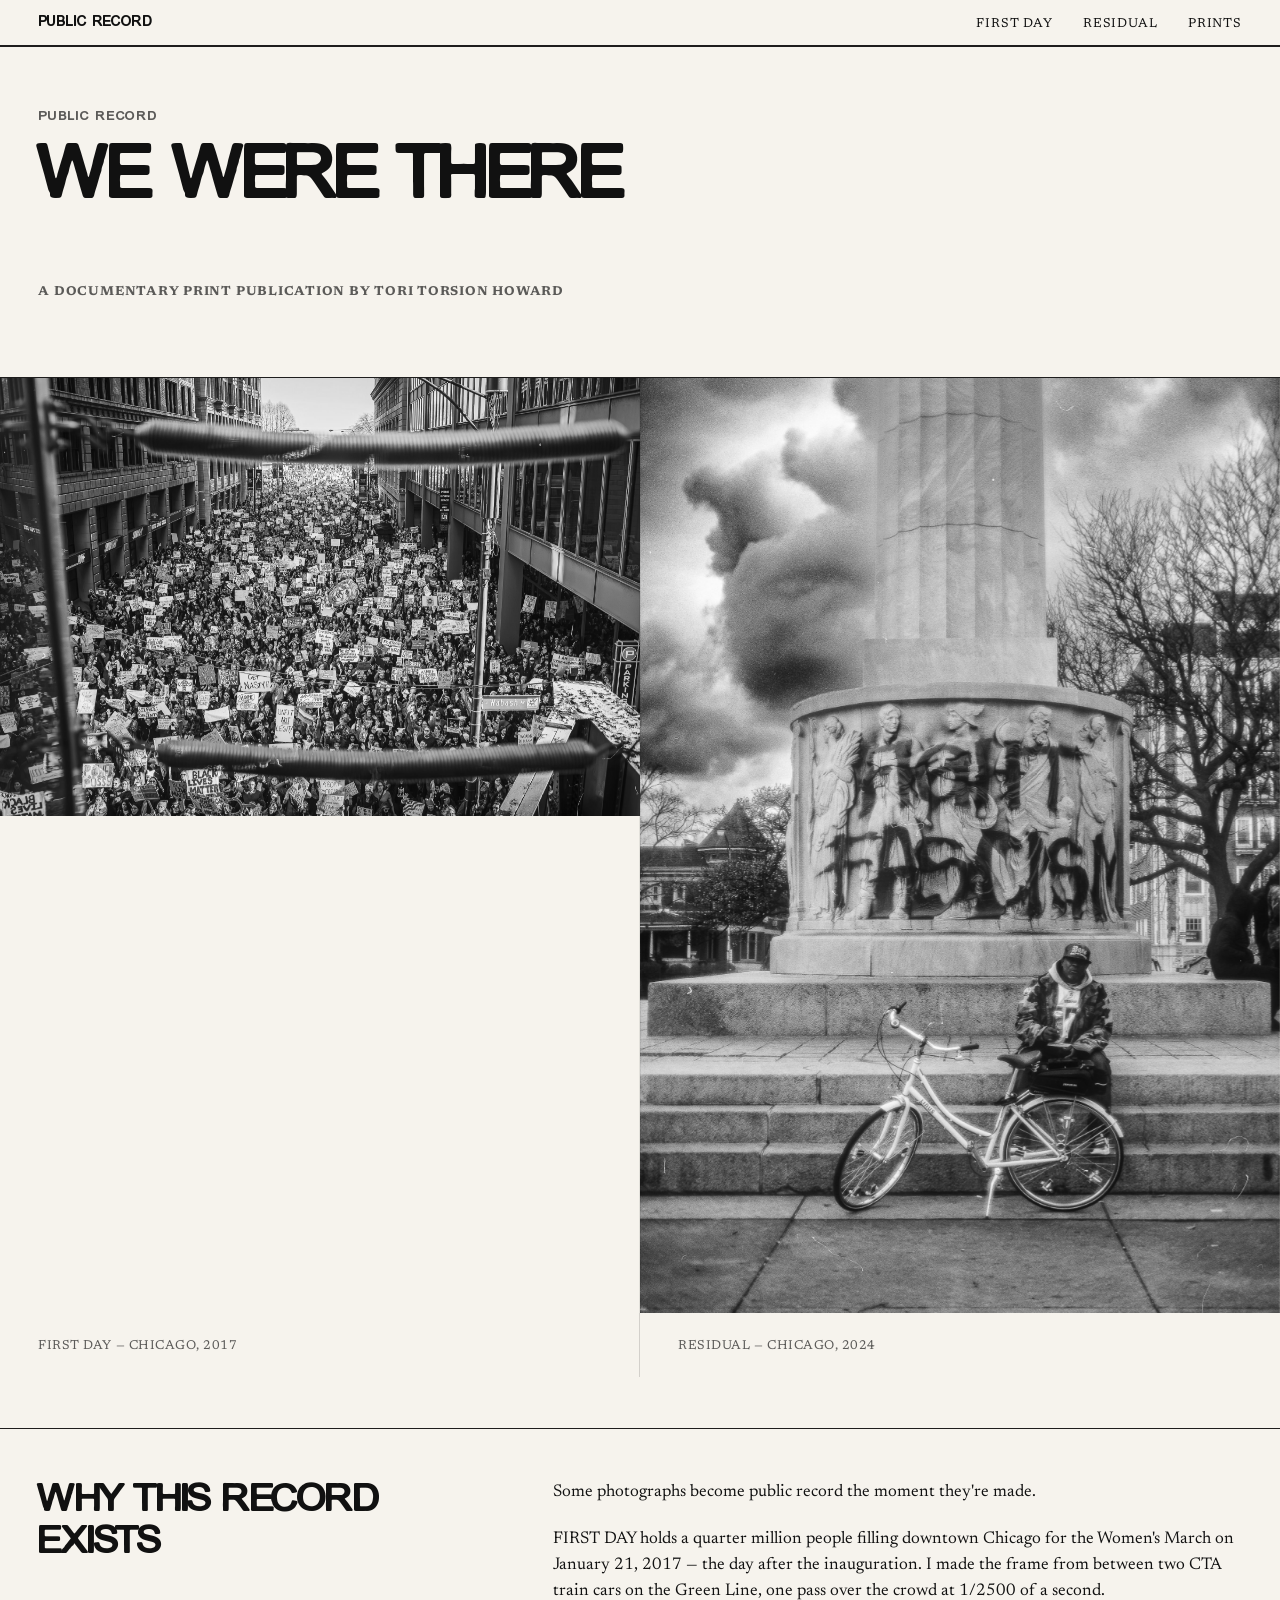
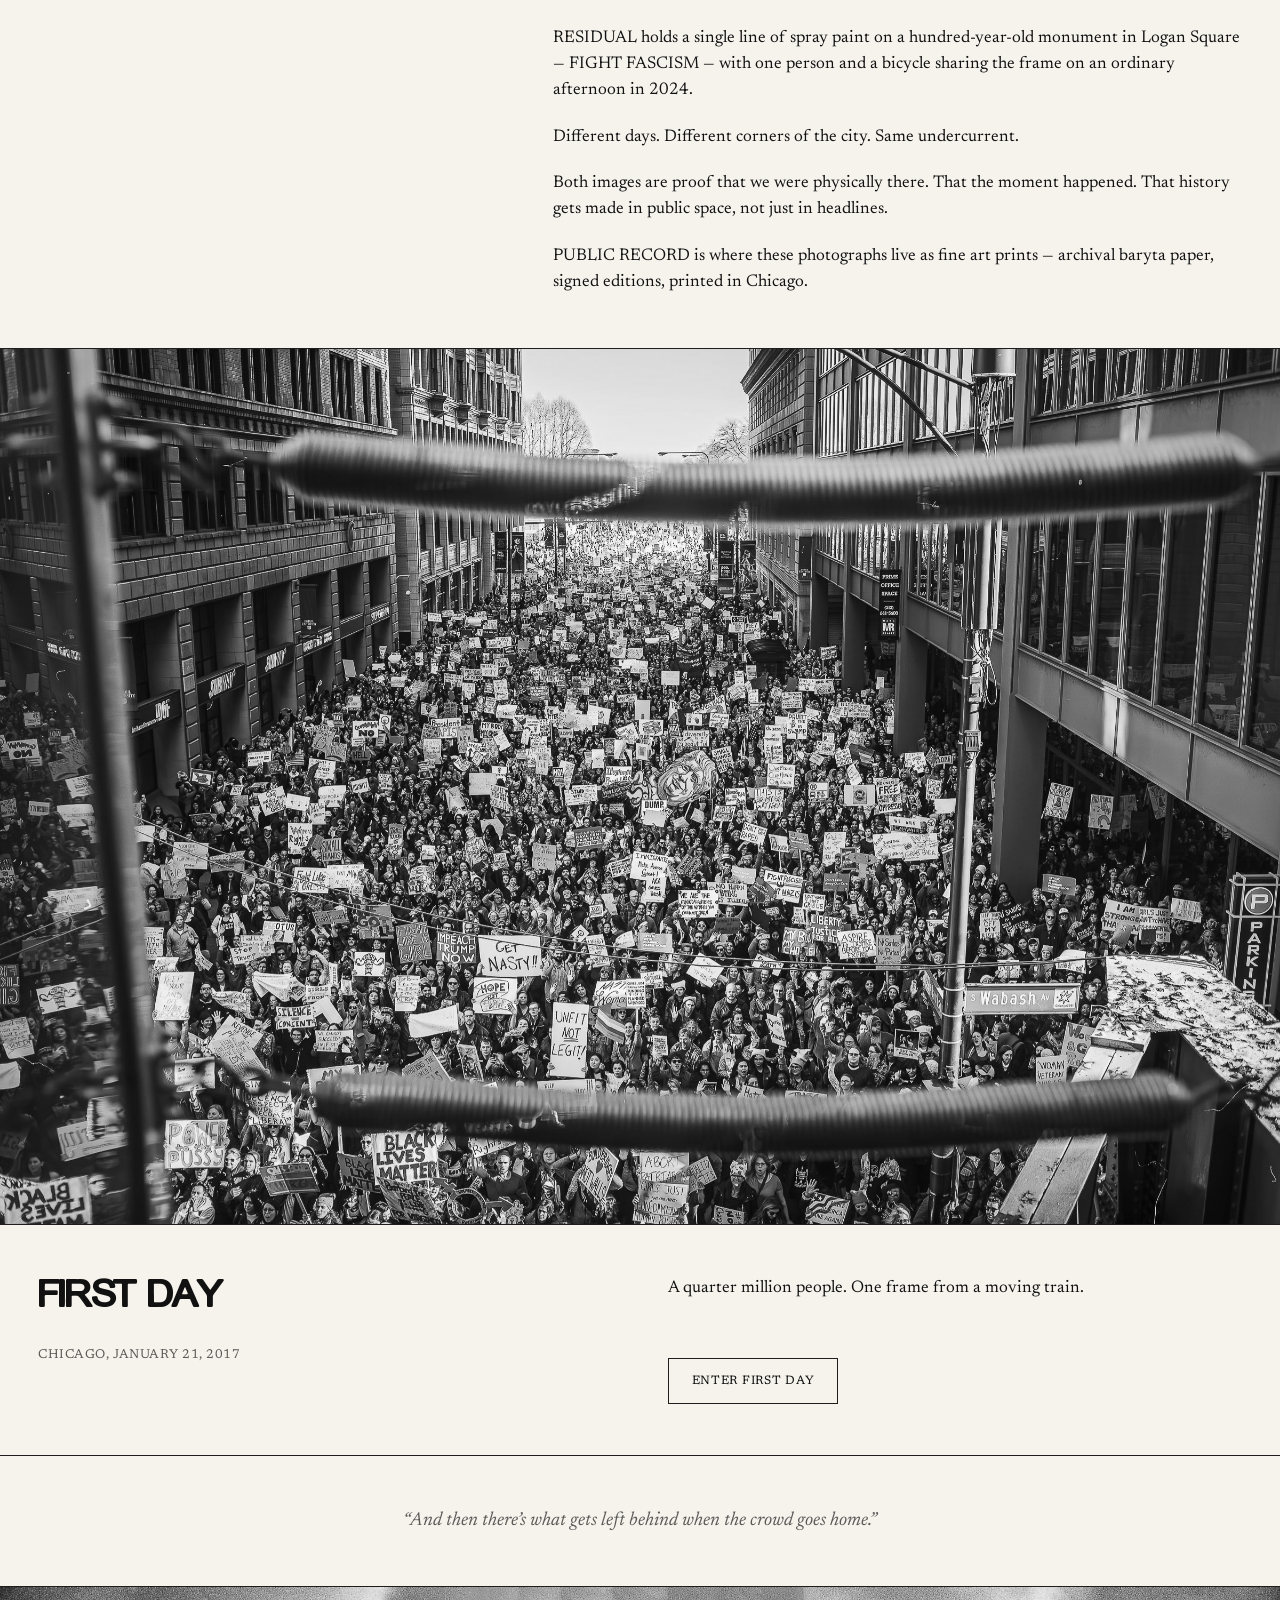
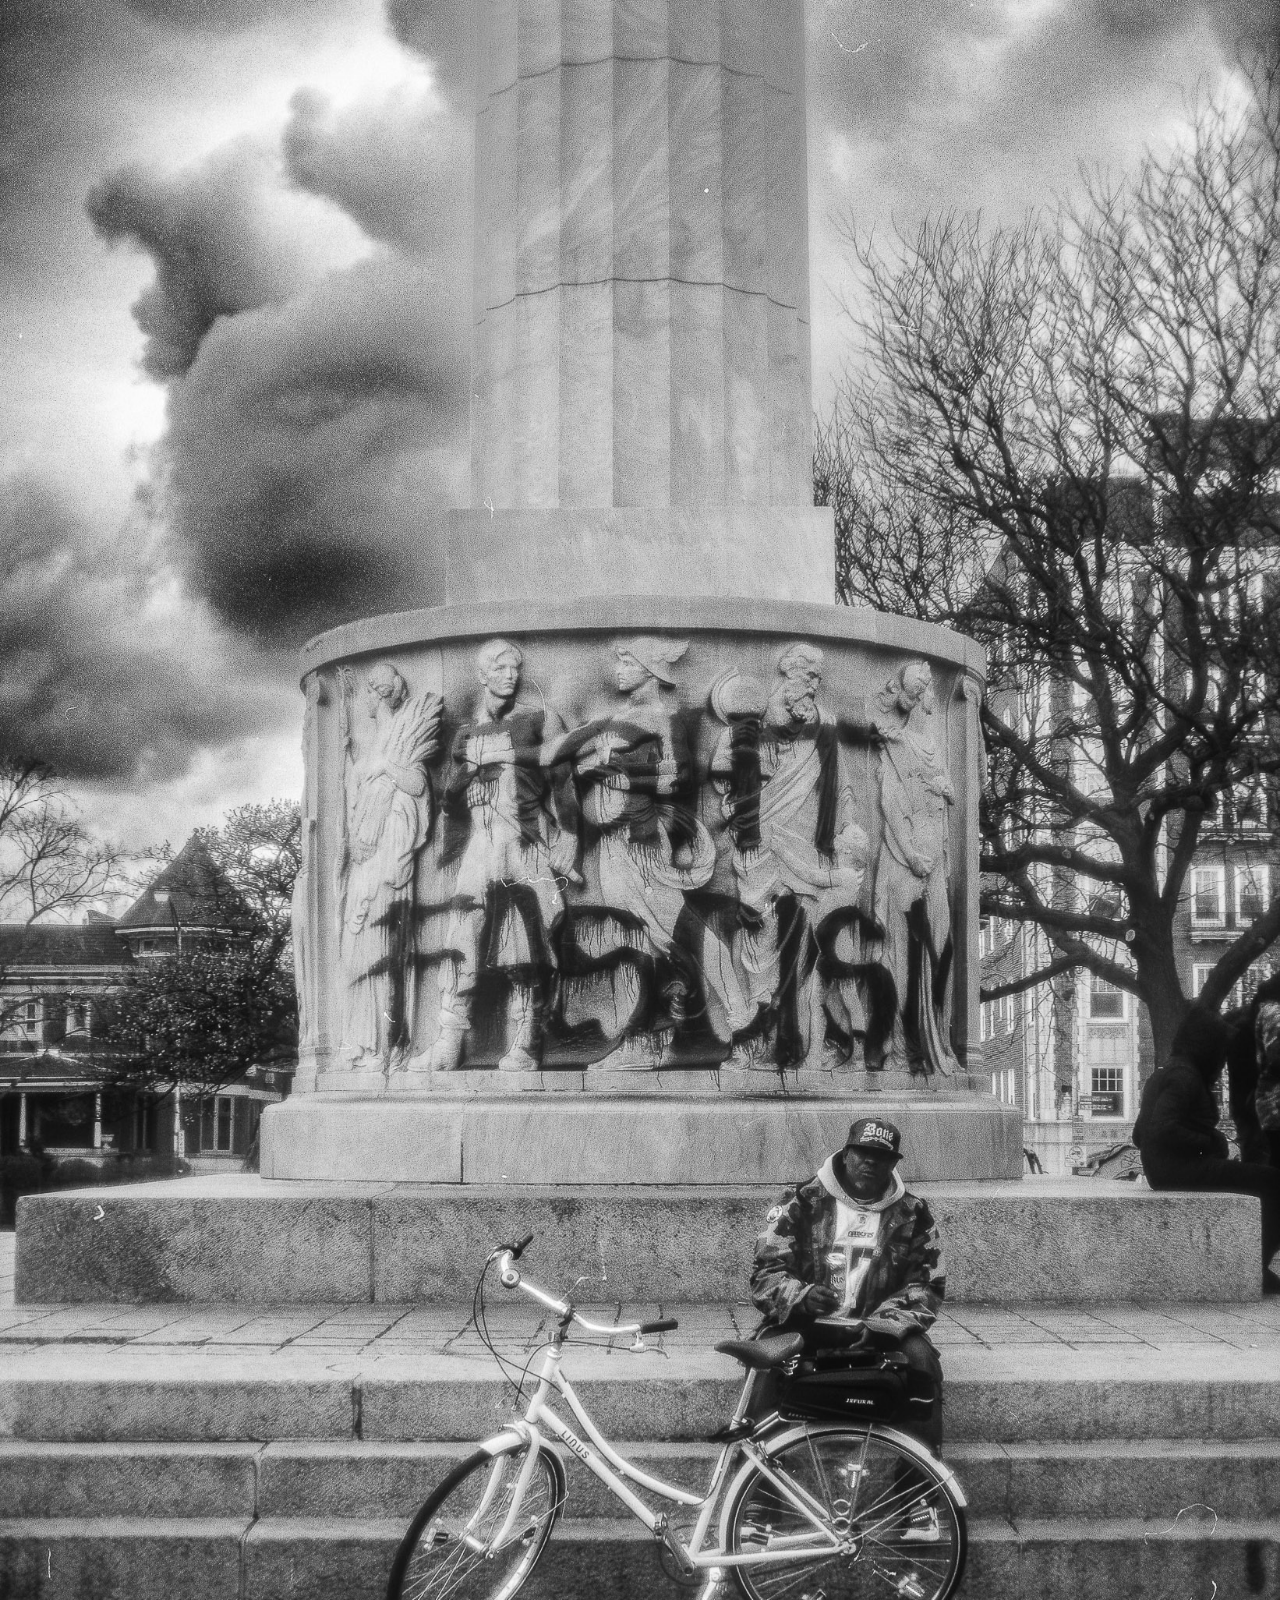
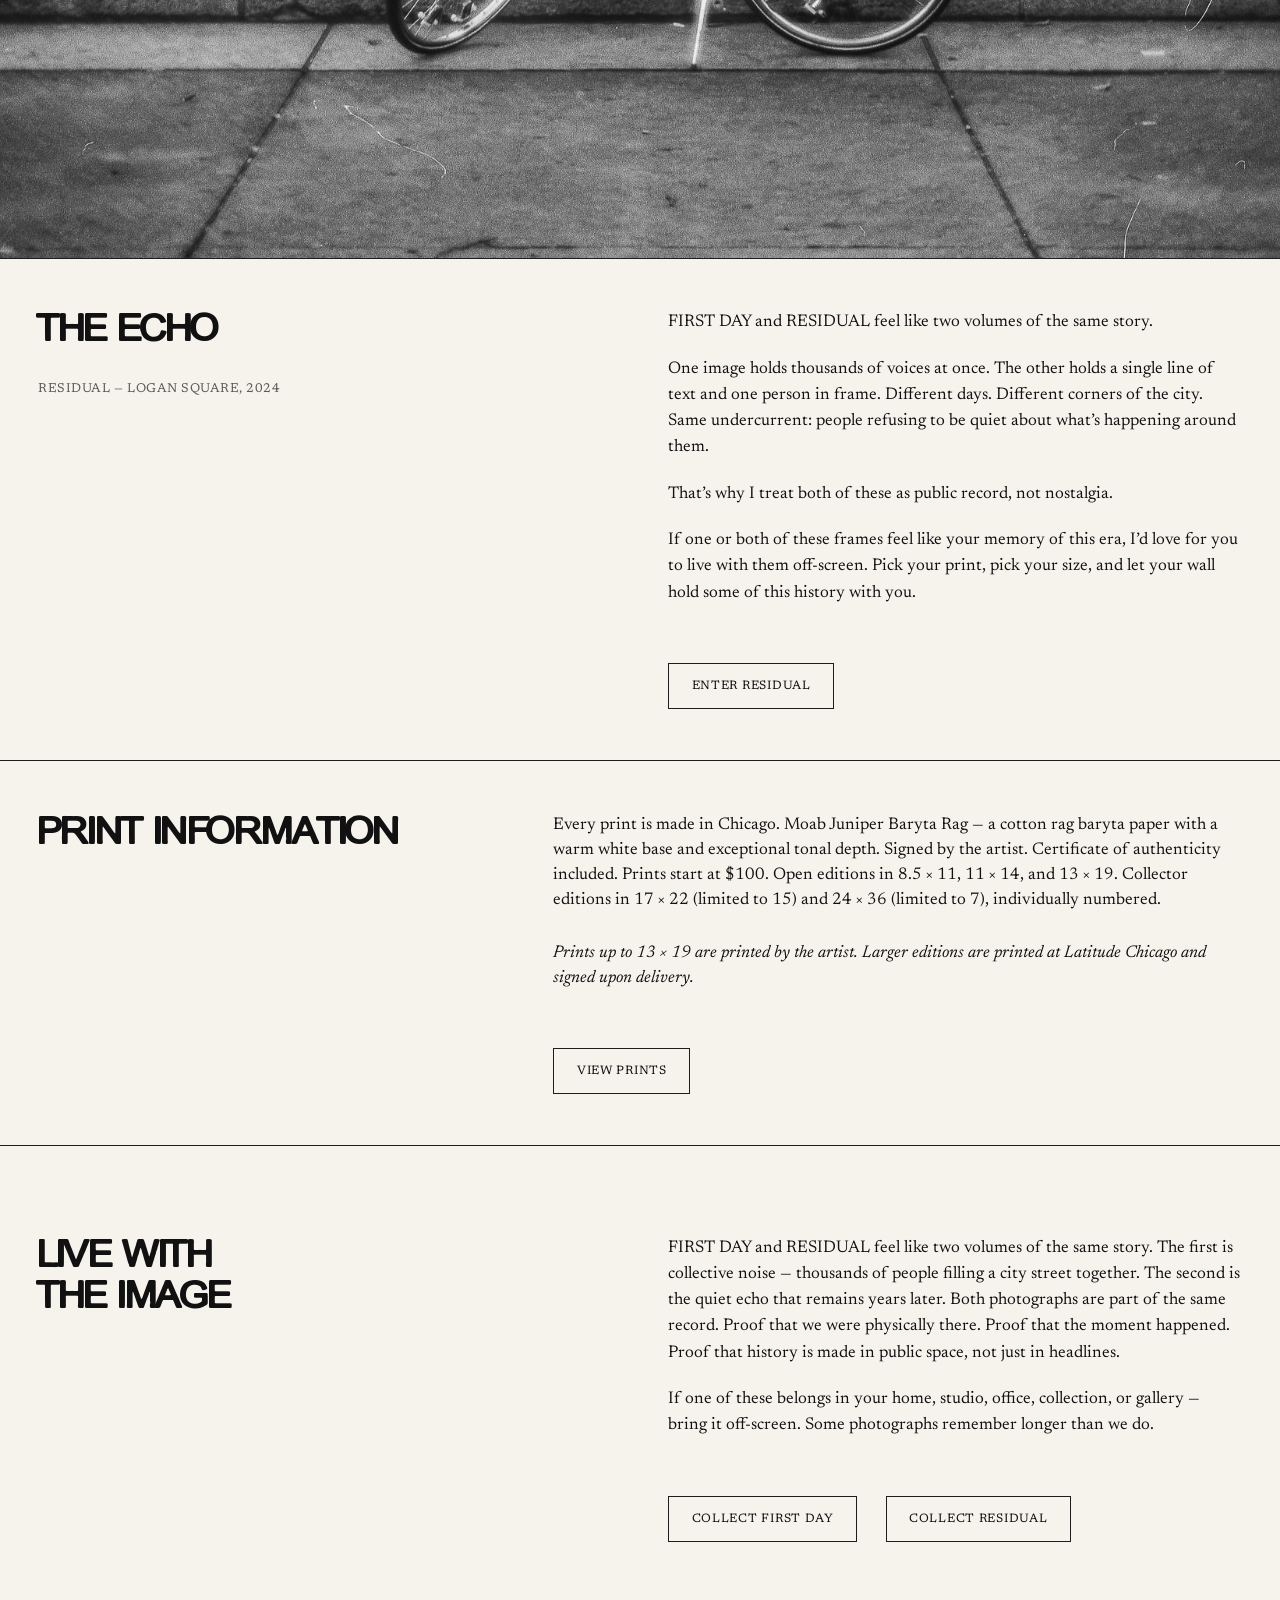
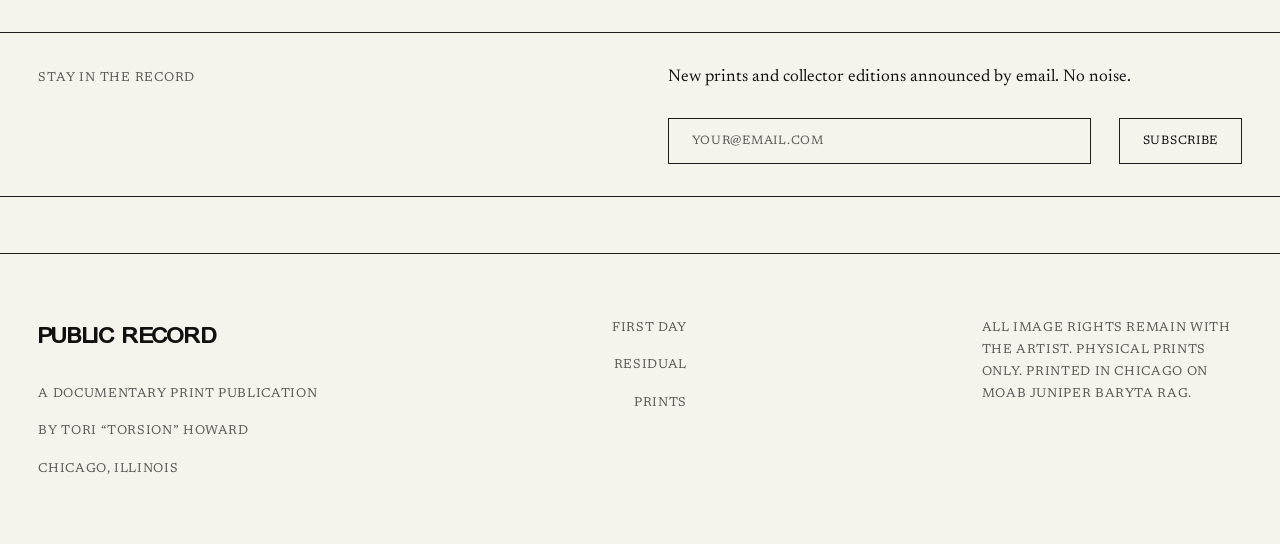
==== index.html @ c9aab50f "Initial build — PUBLIC RECORD: We Were There Five pages: home, First Day, Residual, First Day print," ====
<!DOCTYPE html>
<html lang="en">
<head>
  <meta charset="UTF-8">
  <meta name="viewport" content="width=device-width, initial-scale=1.0">
  <title>PUBLIC RECORD — We Were There | Tori Howard</title>
  <meta name="description" content="A documentary print publication by Tori Torsion Howard. Two photographs from Chicago: FIRST DAY (Women's March, 2017) and RESIDUAL (Logan Square, 2024). Fine art prints on Moab Juniper Baryta Rag.">
  <meta property="og:title" content="PUBLIC RECORD — We Were There">
  <meta property="og:description" content="Two photographs from Chicago. Fine art prints by Tori Torsion Howard.">
  <meta property="og:type" content="website">
  <link rel="stylesheet" href="assets/css/type-system.css">
  <link rel="stylesheet" href="assets/css/main.css">
</head>
<body>

  <!-- ====================================================
       NAVIGATION
       ==================================================== -->
  <nav class="pr-nav" aria-label="Main navigation">
    <div class="pr-nav__inner">
      <a href="/" class="pr-nav__pub">Public Record</a>
      <ul class="pr-nav__links">
        <li><a href="/first-day/">First Day</a></li>
        <li><a href="/residual/">Residual</a></li>
        <li><a href="/first-day-print/">Prints</a></li>
      </ul>
    </div>
  </nav>

  <main>

    <!-- ====================================================
         SECTION 1: MASTHEAD
         ==================================================== -->
    <div class="pr-rule"></div>
    <section class="pr-masthead pr-section">
      <div class="pr-container">
        <span class="pr-masthead__pub">Public Record</span>
        <h1 class="pr-masthead__title">We Were There</h1>
        <span class="pr-masthead__sub">A documentary print publication by Tori Torsion Howard</span>
      </div>
    </section>
    <div class="pr-rule"></div>

    <!-- ====================================================
         SECTION 2 + 3: HERO PAIR + CAPTIONS
         ==================================================== -->
    <section class="pr-section--flush">
      <div class="pr-pair">
        <div class="pr-pair__item pr-inspect" data-inspect>
          <img
            src="assets/images/heroes/womens-march-chicago-first-day.jpg"
            alt="FIRST DAY — Women's March, Chicago, January 21, 2017. A quarter million people fill Jackson Boulevard as seen from the CTA Green Line."
            loading="eager"
          >
        </div>
        <div class="pr-pair__item pr-inspect" data-inspect>
          <img
            src="assets/images/heroes/residual-fight-fascism-logan-square.jpg"
            alt="RESIDUAL — Fight Fascism graffiti on the Illinois Centennial Monument, Logan Square, Chicago, 2024."
            loading="eager"
          >
        </div>
      </div>

      <!-- Pair captions -->
      <div class="pr-pair__caption">
        <div class="pr-pair__caption-item">
          <span class="t-caption">First Day &mdash; Chicago, 2017</span>
        </div>
        <div class="pr-pair__caption-item">
          <span class="t-caption">Residual &mdash; Chicago, 2024</span>
        </div>
      </div>
    </section>

    <!-- ====================================================
         SECTION 4: WHY THIS RECORD EXISTS
         ==================================================== -->
    <div class="pr-rule u-mt-pad"></div>
    <section class="pr-section">
      <div class="pr-container">
        <div class="pr-spread pr-spread--40-60">
          <div>
            <h2>Why This Record Exists</h2>
          </div>
          <div class="pr-editorial">
            <p>Some photographs become public record the moment they're made.</p>
            <p>FIRST DAY holds a quarter million people filling downtown Chicago for the Women's March on January 21, 2017 — the day after the inauguration. I made the frame from between two CTA train cars on the Green Line, one pass over the crowd at 1/2500 of a second.</p>
            <p>RESIDUAL holds a single line of spray paint on a hundred-year-old monument in Logan Square — FIGHT FASCISM — with one person and a bicycle sharing the frame on an ordinary afternoon in 2024.</p>
            <p>Different days. Different corners of the city. Same undercurrent.</p>
            <p>Both images are proof that we were physically there. That the moment happened. That history gets made in public space, not just in headlines.</p>
            <p>PUBLIC RECORD is where these photographs live as fine art prints — archival baryta paper, signed editions, printed in Chicago.</p>
          </div>
        </div>
      </div>
    </section>
    <div class="pr-rule"></div>

    <!-- ====================================================
         SECTION 5: FIRST DAY PREVIEW (full-width plate)
         ==================================================== -->
    <section class="pr-section--flush">
      <div class="pr-plate pr-inspect" data-inspect>
        <img
          src="assets/images/heroes/womens-march-chicago-first-day.jpg"
          alt="FIRST DAY — Women's March, Chicago, January 21, 2017"
          loading="lazy"
        >
      </div>
    </section>

    <!-- ====================================================
         SECTION 6: FIRST DAY GATEWAY
         ==================================================== -->
    <div class="pr-rule"></div>
    <section class="pr-section">
      <div class="pr-container">
        <div class="pr-spread">
          <div>
            <h2>First Day</h2>
            <p class="t-caption u-mt-gap">Chicago, January 21, 2017</p>
          </div>
          <div>
            <p class="pr-editorial u-mb-gap-lg">A quarter million people. One frame from a moving train.</p>
            <a href="first-day/" class="pr-btn">Enter First Day</a>
          </div>
        </div>
      </div>
    </section>

    <!-- ====================================================
         SECTION 7: TRANSITION
         ==================================================== -->
    <div class="pr-rule"></div>
    <section class="pr-section">
      <div class="pr-container u-text-center">
        <p class="pr-transition" style="margin-inline: auto;">&ldquo;And then there&rsquo;s what gets left behind when the crowd goes home.&rdquo;</p>
      </div>
    </section>
    <div class="pr-rule"></div>

    <!-- ====================================================
         SECTION 8: RESIDUAL PREVIEW (full-width plate)
         ==================================================== -->
    <section class="pr-section--flush">
      <div class="pr-plate pr-inspect" data-inspect>
        <img
          src="assets/images/heroes/residual-fight-fascism-logan-square.jpg"
          alt="RESIDUAL — Fight Fascism, Logan Square, Chicago, 2024"
          loading="lazy"
        >
      </div>
    </section>

    <!-- ====================================================
         SECTION 9: THE ECHO
         ==================================================== -->
    <div class="pr-rule"></div>
    <section class="pr-section">
      <div class="pr-container">
        <div class="pr-spread">
          <div>
            <h2>The Echo</h2>
            <p class="t-caption u-mt-gap">Residual &mdash; Logan Square, 2024</p>
          </div>
          <div class="pr-editorial">
            <p>FIRST DAY and RESIDUAL feel like two volumes of the same story.</p>
            <p>One image holds thousands of voices at once. The other holds a single line of text and one person in frame. Different days. Different corners of the city. Same undercurrent: people refusing to be quiet about what&rsquo;s happening around them.</p>
            <p>That&rsquo;s why I treat both of these as public record, not nostalgia.</p>
            <p>If one or both of these frames feel like your memory of this era, I&rsquo;d love for you to live with them off-screen. Pick your print, pick your size, and let your wall hold some of this history with you.</p>
            <div class="u-mt-gap-lg">
              <a href="residual/" class="pr-btn">Enter Residual</a>
            </div>
          </div>
        </div>
      </div>
    </section>

    <!-- ====================================================
         SECTION 10: PRINT INFORMATION
         ==================================================== -->
    <div class="pr-rule"></div>
    <section class="pr-section">
      <div class="pr-container">
        <div class="pr-spread pr-spread--40-60">
          <div>
            <h2>Print Information</h2>
          </div>
          <div>
            <p>Every print is made in Chicago. Moab Juniper Baryta Rag — a cotton rag baryta paper with a warm white base and exceptional tonal depth. Signed by the artist. Certificate of authenticity included. Prints start at $100. Open editions in 8.5&thinsp;&times;&thinsp;11, 11&thinsp;&times;&thinsp;14, and 13&thinsp;&times;&thinsp;19. Collector editions in 17&thinsp;&times;&thinsp;22 (limited to 15) and 24&thinsp;&times;&thinsp;36 (limited to 7), individually numbered.</p>
            <p class="u-mt-gap"><em>Prints up to 13&thinsp;&times;&thinsp;19 are printed by the artist. Larger editions are printed at Latitude Chicago and signed upon delivery.</em></p>
            <div class="u-mt-gap-lg">
              <a href="first-day-print/" class="pr-btn">View Prints</a>
            </div>
          </div>
        </div>
      </div>
    </section>

    <!-- ====================================================
         SECTION 11: FINAL CTA — LIVE WITH THE IMAGE
         ==================================================== -->
    <div class="pr-rule"></div>
    <section class="pr-section--lg">
      <div class="pr-container">
        <div class="pr-spread">
          <div>
            <h2>Live With<br>the Image</h2>
          </div>
          <div>
            <div class="pr-editorial">
              <p>FIRST DAY and RESIDUAL feel like two volumes of the same story. The first is collective noise — thousands of people filling a city street together. The second is the quiet echo that remains years later. Both photographs are part of the same record. Proof that we were physically there. Proof that the moment happened. Proof that history is made in public space, not just in headlines.</p>
              <p>If one of these belongs in your home, studio, office, collection, or gallery — bring it off-screen. Some photographs remember longer than we do.</p>
            </div>
            <div class="pr-btn--group u-mt-gap-lg">
              <a href="first-day-print/" class="pr-btn">Collect First Day</a>
              <a href="residual-print/" class="pr-btn">Collect Residual</a>
            </div>
          </div>
        </div>
      </div>
    </section>
    <div class="pr-rule"></div>

    <!-- EMAIL CAPTURE -->
    <section class="pr-section--sm">
      <div class="pr-container">
        <div class="pr-spread">
          <div>
            <span class="t-label">Stay in the record</span>
          </div>
          <div>
            <p class="u-mb-gap">New prints and collector editions announced by email. No noise.</p>
            <!-- Buttondown embed: replace YOUR-BUTTONDOWN-USERNAME below -->
            <form
              action="https://buttondown.com/toritorsion/embed"
              method="post"
              target="popupwindow"
              onsubmit="window.open('https://buttondown.com/toritorsion', 'popupwindow')"
              class="pr-email-form"
            >
              <input type="email" name="email" id="bd-email-home" placeholder="your@email.com" required class="pr-email-form__input">
              <button type="submit" class="pr-btn">Subscribe</button>
            </form>
          </div>
        </div>
      </div>
    </section>
    <div class="pr-rule"></div>

  </main>

  <!-- ====================================================
       FOOTER
       ==================================================== -->
  <footer class="pr-footer">
    <div class="pr-container">
      <div class="pr-footer__inner">
        <div>
          <div class="pr-footer__pub">Public Record</div>
          <div class="pr-footer__meta u-mt-gap">
            <p>A documentary print publication</p>
            <p>by Tori &ldquo;Torsion&rdquo; Howard</p>
            <p>Chicago, Illinois</p>
          </div>
        </div>
        <div class="pr-footer__meta" style="text-align: right;">
          <p><a href="first-day/">First Day</a></p>
          <p><a href="residual/">Residual</a></p>
          <p><a href="first-day-print/">Prints</a></p>
        </div>
        <div class="pr-footer__meta" style="max-width: 260px;">
          <p>All image rights remain with the artist. Physical prints only. Printed in Chicago on Moab Juniper Baryta Rag.</p>
        </div>
      </div>
    </div>
  </footer>

  <script src="assets/js/inspect.js"></script>
  <script src="assets/js/main.js"></script>
</body>
</html>
---- assets/css/type-system.css ----
/* PUBLIC RECORD — TYPE SYSTEM
   Headline: BootzyTM
   Body: Newsreader
   Backup serif: PT Serif
*/

@font-face {
  font-family: "BootzyTM";
  src: url("../fonts_typography/BootzyTM.ttf") format("truetype");
  font-weight: 700;
  font-style: normal;
  font-display: swap;
}

@font-face {
  font-family: "Newsreader";
  src: url("../fonts_typography/Newsreader-VariableFont_opsz,wght.ttf") format("truetype");
  font-weight: 300 800;
  font-style: normal;
  font-display: swap;
}

@font-face {
  font-family: "Newsreader";
  src: url("../fonts_typography/Newsreader-Italic-VariableFont_opsz,wght.ttf") format("truetype");
  font-weight: 300 800;
  font-style: italic;
  font-display: swap;
}

:root {
  --font-headline: "BootzyTM", Impact, Haettenschweiler, "Arial Narrow Bold", sans-serif;
  --font-body: "Newsreader", "PT Serif", Georgia, serif;

  --type-h1: clamp(42px, 7vw, 84px);
  --type-h2: clamp(26px, 4vw, 44px);
  --type-h3: clamp(20px, 2.4vw, 28px);
  --type-body: clamp(17px, 1.45vw, 20px);
  --type-small: 0.84rem;
  --type-meta: 0.78rem;

  --leading-headline: 0.92;
  --leading-body: 1.48;
  --leading-caption: 1.38;

  --tracking-headline: 0.01em;
  --tracking-meta: 0.04em;

  --measure-copy: 70ch;
  --measure-narrow: 52ch;
}

/* Global body copy */

body {
  font-family: var(--font-body);
  font-size: var(--type-body);
  line-height: var(--leading-body);
  text-rendering: optimizeLegibility;
  font-kerning: normal;
  -webkit-font-smoothing: antialiased;
  -moz-osx-font-smoothing: grayscale;
}

p,
li,
blockquote,
figcaption,
dd {
  max-width: var(--measure-copy);
}

/* Headline system */

h1,
h2,
h3,
.pr-kicker,
.pr-masthead,
.pr-section-title,
.pr-nav-title,
.pr-pullquote {
  font-family: var(--font-headline);
  text-transform: uppercase;
  letter-spacing: var(--tracking-headline);
  line-height: var(--leading-headline);
  font-weight: 700;
  margin: 0;
}

h1,
.pr-masthead {
  font-size: var(--type-h1);
}

h2,
.pr-section-title {
  font-size: var(--type-h2);
}

h3,
.pr-nav-title,
.pr-pullquote {
  font-size: var(--type-h3);
}

/* Body hierarchy */

.pr-body,
.pr-essay,
.pr-product-copy,
.pr-editorial-copy {
  font-family: var(--font-body);
  font-size: var(--type-body);
  line-height: var(--leading-body);
  max-width: var(--measure-copy);
}

.pr-essay p + p,
.pr-editorial-copy p + p,
.pr-body p + p {
  margin-top: 1rem;
}

/* Captions and metadata */

.pr-caption,
.pr-meta,
.pr-dateline,
.pr-camera-note,
.pr-location-note,
small {
  font-family: var(--font-body);
  font-size: var(--type-small);
  line-height: var(--leading-caption);
  text-transform: uppercase;
  letter-spacing: var(--tracking-meta);
}

.pr-meta,
.pr-dateline,
.pr-camera-note,
.pr-location-note {
  opacity: 0.72;
}

.pr-caption em,
.pr-meta em {
  font-style: italic;
}

/* Intro and pull text */

.pr-deck,
.pr-intro {
  font-family: var(--font-body);
  font-size: clamp(19px, 1.7vw, 24px);
  line-height: 1.4;
  max-width: 42ch;
}

.pr-pullquote-block {
  max-width: var(--measure-narrow);
}

.pr-pullquote-block p,
.pr-pullquote {
  max-width: 20ch;
}

.pr-emphasis,
em {
  font-style: italic;
}

/* Navigation */

.pr-nav,
.pr-nav a {
  font-family: var(--font-headline);
  text-transform: uppercase;
  letter-spacing: 0.04em;
  line-height: 1;
}

/* Utility */

.pr-text-measure {
  max-width: var(--measure-copy);
}

.pr-text-narrow {
  max-width: var(--measure-narrow);
}

@media (max-width: 767px) {
  :root {
    --type-body: 17px;
    --measure-copy: 38ch;
    --measure-narrow: 30ch;
  }

  .pr-deck,
  .pr-intro {
    max-width: 28ch;
  }

  .pr-caption,
  .pr-meta,
  .pr-dateline,
  .pr-camera-note,
  .pr-location-note,
  small {
    font-size: 0.76rem;
  }
}
---- assets/css/main.css ----
/* ============================================================
   PUBLIC RECORD — WE WERE THERE
   main.css — Full design system + layout
   ============================================================ */

/* Fonts: BootzyTM (headline) + Newsreader (body) loaded via type-system.css */

/* --- Design Tokens --- */
:root {
  --pr-bg: #f6f3ed;
  --pr-text: #111;
  --pr-muted: rgba(17,17,17,.68);
  --pr-rule: rgba(0,0,0,.88);
  --pr-paper: rgba(255,255,255,.42);
  --pr-max: 1480px;
  --pr-wide: 1680px;
  --pr-copy: 760px;
  --pr-gap: clamp(18px, 2.2vw, 34px);
  --pr-gap-lg: clamp(34px, 4.4vw, 72px);
  --pr-pad-y: clamp(26px, 4vw, 64px);
  --pr-pad-x: clamp(18px, 3vw, 40px);
  --pr-rule-w: 1px;

  /* Real fonts — defined in type-system.css as --font-headline and --font-body */
  --font-head: "BootzyTM", Impact, "Arial Narrow Bold", sans-serif;
  --font-body: "Newsreader", "PT Serif", Georgia, serif;

  --h1: clamp(42px, 7vw, 84px);
  --h2: clamp(26px, 4vw, 44px);
  --h3: clamp(20px, 2.8vw, 30px);
  --body: clamp(17px, 1.3vw, 20px);
  --caption: clamp(12px, 1vw, 14px);
  --label: clamp(11px, 1vw, 14px);
}

/* --- Reset --- */
*, *::before, *::after { box-sizing: border-box; margin: 0; padding: 0; }
html { scroll-behavior: smooth; }
body {
  background-color: var(--pr-bg);
  color: var(--pr-text);
  font-family: var(--font-body);
  font-size: var(--body);
  line-height: 1.48;
  -webkit-font-smoothing: antialiased;
  -moz-osx-font-smoothing: grayscale;
  overflow-x: hidden;
}
img { display: block; width: 100%; height: auto; }
a { color: inherit; text-decoration: none; }
button { cursor: pointer; font-family: inherit; }

/* --- Paper Texture (global body overlay) --- */
body::before {
  content: '';
  position: fixed;
  inset: 0;
  background-image: url('../images/textures/paper_grain_01.png');
  background-size: 720px auto;
  background-repeat: repeat;
  opacity: .065;
  mix-blend-mode: multiply;
  pointer-events: none;
  z-index: 1000;
}

/* --- Typography --- */
.t-head { font-family: var(--font-head); letter-spacing: .01em; line-height: .92; text-transform: uppercase; }
.t-body { font-family: var(--font-body); }
.t-label {
  font-family: var(--font-body);
  font-size: var(--label);
  text-transform: uppercase;
  letter-spacing: .06em;
  color: var(--pr-muted);
}
.t-caption {
  font-family: var(--font-body);
  font-size: var(--caption);
  text-transform: uppercase;
  letter-spacing: .04em;
  color: var(--pr-muted);
}

h1, .h1 { font-family: var(--font-head); font-size: var(--h1); letter-spacing: .01em; line-height: .92; text-transform: uppercase; }
h2, .h2 { font-family: var(--font-head); font-size: var(--h2); letter-spacing: .01em; line-height: .94; text-transform: uppercase; }
h3, .h3 { font-family: var(--font-head); font-size: var(--h3); letter-spacing: .01em; line-height: .96; text-transform: uppercase; }

p { font-family: var(--font-body); max-width: var(--pr-copy); }
p + p { margin-top: 1.2em; }

strong { font-weight: 600; }
em { font-style: italic; }

/* --- Layout Containers --- */
.pr-container {
  width: 100%;
  max-width: var(--pr-max);
  margin-inline: auto;
  padding-inline: var(--pr-pad-x);
}

.pr-container--wide {
  width: 100%;
  max-width: var(--pr-wide);
  margin-inline: auto;
  padding-inline: var(--pr-pad-x);
}

.pr-container--full {
  width: 100%;
  padding-inline: 0;
}

/* --- Rules --- */
.pr-rule {
  width: 100%;
  height: var(--pr-rule-w);
  background: var(--pr-rule);
  border: none;
  margin: 0;
}

.pr-rule--light {
  background: rgba(0,0,0,.14);
}

/* --- Navigation --- */
.pr-nav {
  position: sticky;
  top: 0;
  z-index: 500;
  background-color: var(--pr-bg);
  border-bottom: 1px solid var(--pr-rule);
}

.pr-nav__inner {
  display: flex;
  align-items: center;
  justify-content: space-between;
  gap: var(--pr-gap);
  padding-block: 14px;
  max-width: var(--pr-wide);
  margin-inline: auto;
  padding-inline: var(--pr-pad-x);
}

.pr-nav__pub {
  font-family: var(--font-head);
  font-size: clamp(13px, 1.2vw, 17px);
  letter-spacing: .06em;
  text-transform: uppercase;
  flex-shrink: 0;
}

.pr-nav__links {
  display: flex;
  align-items: center;
  gap: clamp(14px, 2.4vw, 40px);
  list-style: none;
}

.pr-nav__links a {
  font-family: var(--font-body);
  font-size: var(--label);
  text-transform: uppercase;
  letter-spacing: .06em;
  color: var(--pr-text);
  transition: opacity 160ms ease;
}

.pr-nav__links a:hover,
.pr-nav__links a.active { opacity: .55; }

/* --- Section spacing --- */
.pr-section {
  padding-block: var(--pr-pad-y);
}

.pr-section--flush {
  padding-block: 0;
}

.pr-section--sm {
  padding-block: clamp(14px, 2.5vw, 40px);
}

.pr-section--lg {
  padding-block: clamp(48px, 7vw, 110px);
}

/* ============================================================
   MASTHEAD
   ============================================================ */
.pr-masthead {
  padding-block: clamp(32px, 5vw, 72px);
  position: relative;
}

.pr-masthead__pub {
  font-family: var(--font-head);
  font-size: clamp(11px, 1.1vw, 15px);
  letter-spacing: .12em;
  text-transform: uppercase;
  color: var(--pr-muted);
  display: block;
  margin-bottom: clamp(8px, 1.2vw, 20px);
}

.pr-masthead__title {
  display: block;
  margin-bottom: clamp(10px, 1.5vw, 22px);
}

.pr-masthead__sub {
  font-family: var(--font-body);
  font-size: var(--caption);
  text-transform: uppercase;
  letter-spacing: .06em;
  color: var(--pr-muted);
}

/* Page masthead (inner pages) */
.pr-masthead--page {
  padding-block: clamp(24px, 3.5vw, 56px);
  border-bottom: 1px solid var(--pr-rule);
}

.pr-masthead--page .pr-masthead__title {
  margin-bottom: clamp(6px, 1vw, 14px);
}

/* ============================================================
   HERO PAIR (two-image spread)
   ============================================================ */
.pr-pair {
  display: grid;
  grid-template-columns: 1fr 1fr;
  position: relative;
}

.pr-pair__item {
  overflow: hidden;
  position: relative;
}

/* Center gutter line (desktop) */
.pr-pair::after {
  content: '';
  position: absolute;
  top: 0;
  bottom: 0;
  left: 50%;
  width: 1px;
  background: rgba(17,17,17,.16);
  transform: translateX(-50%);
  pointer-events: none;
}

.pr-pair__caption {
  display: grid;
  grid-template-columns: 1fr 1fr;
  gap: 0;
}

.pr-pair__caption-item {
  padding-block: clamp(10px, 1.5vw, 20px);
  padding-inline: var(--pr-pad-x);
}

.pr-pair__caption-item:first-child {
  border-right: 1px solid rgba(0,0,0,.14);
}

/* ============================================================
   FULL-WIDTH IMAGE PLATES
   ============================================================ */
.pr-plate {
  width: 100%;
  position: relative;
  overflow: hidden;
}

/* Film grain on plate images */
.pr-plate::after {
  content: '';
  position: absolute;
  inset: 0;
  background-image: url('../images/textures/film_grain_01.png');
  background-size: 720px auto;
  background-repeat: repeat;
  opacity: .045;
  mix-blend-mode: soft-light;
  pointer-events: none;
}

.pr-plate img {
  filter: contrast(1.01) saturate(.98);
  display: block;
  width: 100%;
}

/* ============================================================
   INSPECT HOVER EFFECT
   ============================================================ */
.pr-inspect {
  overflow: hidden;
  cursor: zoom-in;
}

.pr-inspect img {
  transition: transform 900ms ease;
  filter: contrast(1.01) saturate(.98);
  will-change: transform;
}

.pr-inspect:hover img {
  transform: scale(1.06);
}

/* Mobile: no zoom, allow pinch */
@media (max-width: 767px) {
  .pr-inspect { cursor: default; }
  .pr-inspect:hover img { transform: none; }
}

/* ============================================================
   IMAGE GRID (3-column)
   ============================================================ */
.pr-grid {
  display: grid;
  grid-template-columns: repeat(3, 1fr);
  gap: 2px;
  overflow: visible;
  max-height: none;
}

.pr-grid__item {
  overflow: hidden;
  aspect-ratio: 1 / 1;
  background: rgba(0,0,0,.06);
  position: relative;
}

.pr-grid__item img {
  width: 100%;
  height: 100%;
  object-fit: cover;
  filter: contrast(1.01) saturate(.98);
  transition: transform 700ms ease;
}

.pr-grid__item:hover img {
  transform: scale(1.04);
}

/* ============================================================
   IMAGE PLACEHOLDER
   ============================================================ */
.image-placeholder {
  background: rgba(17,17,17,.06);
  border: 1px dashed rgba(17,17,17,.2);
  display: flex;
  align-items: center;
  justify-content: center;
  text-align: center;
  font-family: var(--font-body);
  font-size: .75rem;
  text-transform: uppercase;
  letter-spacing: .04em;
  color: var(--pr-muted);
  padding: var(--pr-gap);
  min-height: 200px;
}

.pr-grid__item .image-placeholder {
  width: 100%;
  height: 100%;
  min-height: unset;
  aspect-ratio: unset;
}

/* ============================================================
   EDITORIAL TEXT BLOCKS
   ============================================================ */
.pr-editorial {
  max-width: var(--pr-copy);
}

.pr-editorial p {
  font-size: clamp(17px, 1.3vw, 20px);
  line-height: 1.54;
}

.pr-essay {
  max-width: 72ch;
}

.pr-essay p {
  font-size: clamp(17px, 1.25vw, 19px);
  line-height: 1.58;
}

.pr-essay p + p {
  margin-top: 1.3em;
}

/* Pull quote / transition text */
.pr-transition {
  font-family: var(--font-body);
  font-size: clamp(16px, 1.5vw, 21px);
  font-style: italic;
  line-height: 1.42;
  color: var(--pr-muted);
  max-width: 68ch;
}

/* Photo note / sidebar note */
.pr-note {
  border-left: 2px solid rgba(0,0,0,.18);
  padding-left: clamp(14px, 1.8vw, 24px);
  max-width: 60ch;
}

.pr-note__label {
  font-family: var(--font-head);
  font-size: 11px;
  letter-spacing: .1em;
  text-transform: uppercase;
  color: var(--pr-muted);
  margin-bottom: 8px;
  display: block;
}

.pr-note p {
  font-size: clamp(13px, 1vw, 15px);
  line-height: 1.52;
  color: var(--pr-muted);
  max-width: none;
}

/* ============================================================
   BUTTONS
   ============================================================ */
.pr-btn {
  display: inline-block;
  background: transparent;
  border: 1px solid var(--pr-rule);
  color: var(--pr-text);
  font-family: var(--font-body);
  font-size: .76rem;
  text-transform: uppercase;
  letter-spacing: .06em;
  padding: 1rem 1.4rem;
  transition: background 200ms ease, color 200ms ease;
  text-decoration: none;
  border-radius: 0;
  line-height: 1;
  cursor: pointer;
  -webkit-appearance: none;
  appearance: none;
}

.pr-btn:hover {
  background: #111;
  color: #f6f3ed;
}

.pr-btn--group {
  display: flex;
  flex-wrap: wrap;
  gap: var(--pr-gap);
  align-items: center;
}

/* ============================================================
   SPREAD LAYOUT (left/right editorial two-pager)
   ============================================================ */
.pr-spread {
  display: grid;
  grid-template-columns: 1fr 1fr;
  gap: var(--pr-gap-lg);
  align-items: start;
}

.pr-spread--60-40 { grid-template-columns: 1.5fr 1fr; }
.pr-spread--40-60 { grid-template-columns: 1fr 1.5fr; }

/* ============================================================
   PRODUCT PAGE
   ============================================================ */
.pr-product {
  display: grid;
  grid-template-columns: 1fr 1fr;
  gap: var(--pr-gap-lg);
  align-items: start;
}

.pr-product__image {
  position: sticky;
  top: 80px;
}

.pr-size-table {
  width: 100%;
  border-collapse: collapse;
  font-family: var(--font-body);
  font-size: clamp(14px, 1.1vw, 16px);
}

.pr-size-table th {
  font-size: var(--caption);
  text-transform: uppercase;
  letter-spacing: .05em;
  color: var(--pr-muted);
  font-weight: 400;
  text-align: left;
  padding: 10px 0 10px;
  border-bottom: 1px solid rgba(0,0,0,.14);
}

.pr-size-table td {
  padding: 14px 0;
  border-bottom: 1px solid rgba(0,0,0,.08);
  vertical-align: middle;
}

.pr-size-table tr:last-child td {
  border-bottom: none;
}

.pr-size-table .collector-note {
  font-size: var(--caption);
  color: var(--pr-muted);
  letter-spacing: .03em;
}

.pr-size-table td:last-child {
  text-align: right;
}

/* Print info block */
.pr-print-specs {
  margin-top: var(--pr-gap-lg);
  padding-top: var(--pr-gap);
  border-top: 1px solid rgba(0,0,0,.14);
}

.pr-print-specs__list {
  list-style: none;
  display: flex;
  flex-direction: column;
  gap: 8px;
}

.pr-print-specs__list li {
  font-size: clamp(13px, 1vw, 15px);
  font-family: var(--font-body);
  color: var(--pr-muted);
  padding-left: 1em;
  position: relative;
}

.pr-print-specs__list li::before {
  content: '—';
  position: absolute;
  left: 0;
  color: rgba(17,17,17,.3);
}

/* ============================================================
   FOOTER
   ============================================================ */
.pr-footer {
  border-top: 1px solid var(--pr-rule);
  padding-block: clamp(32px, 5vw, 64px);
  margin-top: var(--pr-gap-lg);
}

.pr-footer__inner {
  display: flex;
  justify-content: space-between;
  align-items: flex-start;
  gap: var(--pr-gap);
  flex-wrap: wrap;
}

.pr-footer__pub {
  font-family: var(--font-head);
  font-size: clamp(18px, 2vw, 26px);
  letter-spacing: .03em;
  text-transform: uppercase;
}

.pr-footer__meta {
  font-size: var(--caption);
  text-transform: uppercase;
  letter-spacing: .05em;
  color: var(--pr-muted);
  line-height: 1.7;
}

/* ============================================================
   UTILITY
   ============================================================ */
.u-sr-only {
  position: absolute;
  width: 1px; height: 1px;
  padding: 0; margin: -1px;
  overflow: hidden;
  clip: rect(0,0,0,0);
  white-space: nowrap;
  border: 0;
}

.u-mt-gap { margin-top: var(--pr-gap); }
.u-mt-gap-lg { margin-top: var(--pr-gap-lg); }
.u-mb-gap { margin-bottom: var(--pr-gap); }
.u-mb-gap-lg { margin-bottom: var(--pr-gap-lg); }
.u-mt-pad { margin-top: var(--pr-pad-y); }
.u-mb-pad { margin-bottom: var(--pr-pad-y); }

.u-text-muted { color: var(--pr-muted); }
.u-text-center { text-align: center; }

/* ============================================================
   RESPONSIVE BREAKPOINTS
   ============================================================ */

/* Tablet and below */
@media (max-width: 1023px) {
  .pr-product {
    grid-template-columns: 1fr;
  }
  .pr-product__image {
    position: static;
  }
  .pr-spread {
    grid-template-columns: 1fr;
    gap: var(--pr-gap);
  }
  .pr-spread--60-40,
  .pr-spread--40-60 {
    grid-template-columns: 1fr;
  }
}

/* Mobile */
@media (max-width: 767px) {
  /* Pair layout stacks */
  .pr-pair {
    grid-template-columns: 1fr;
  }
  .pr-pair::after {
    display: none;
  }
  .pr-pair__caption {
    grid-template-columns: 1fr;
  }
  .pr-pair__caption-item:first-child {
    border-right: none;
    border-bottom: 1px solid rgba(0,0,0,.14);
  }

  /* Grid becomes 2-col on mobile */
  .pr-grid {
    grid-template-columns: repeat(2, 1fr);
  }

  /* Nav: smaller, wrap if needed */
  .pr-nav__inner {
    padding-block: 10px;
  }

  .pr-nav__pub {
    font-size: 12px;
  }

  .pr-nav__links {
    gap: 14px;
  }

  /* Footer */
  .pr-footer__inner {
    flex-direction: column;
    gap: 20px;
  }
}

@media (max-width: 480px) {
  .pr-grid {
    grid-template-columns: 1fr;
  }

  .pr-btn--group {
    flex-direction: column;
    align-items: flex-start;
  }
}

/* ============================================================
   EMAIL CAPTURE FORM
   ============================================================ */
.pr-email-form {
  display: flex;
  flex-wrap: wrap;
  gap: var(--pr-gap);
  align-items: center;
}

.pr-email-form__input {
  flex: 1;
  min-width: 220px;
  padding: 1rem 1.4rem;
  background: transparent;
  border: 1px solid var(--pr-rule);
  color: var(--pr-text);
  font-family: var(--font-body);
  font-size: .76rem;
  letter-spacing: .06em;
  text-transform: uppercase;
  -webkit-appearance: none;
  appearance: none;
  border-radius: 0;
}

.pr-email-form__input::placeholder {
  color: var(--pr-muted);
}

.pr-email-form__input:focus {
  outline: none;
  border-color: var(--pr-text);
}
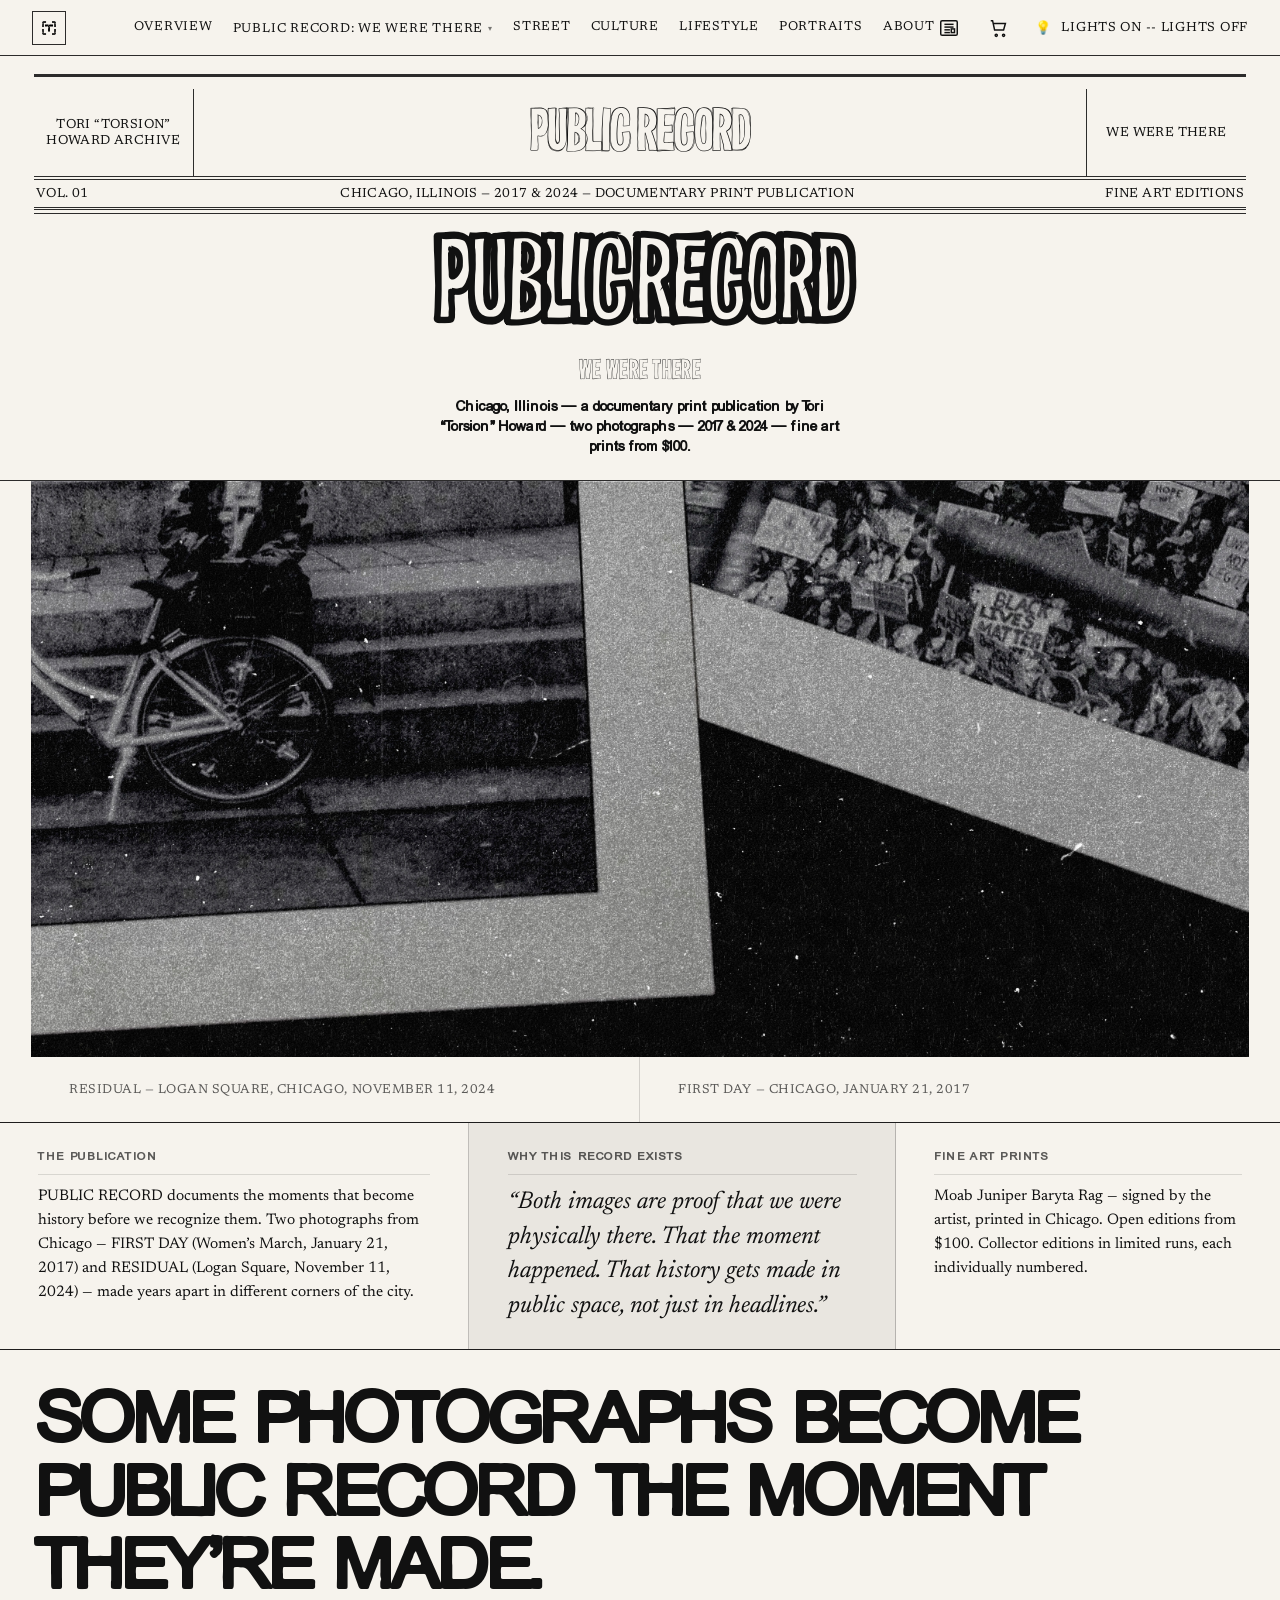
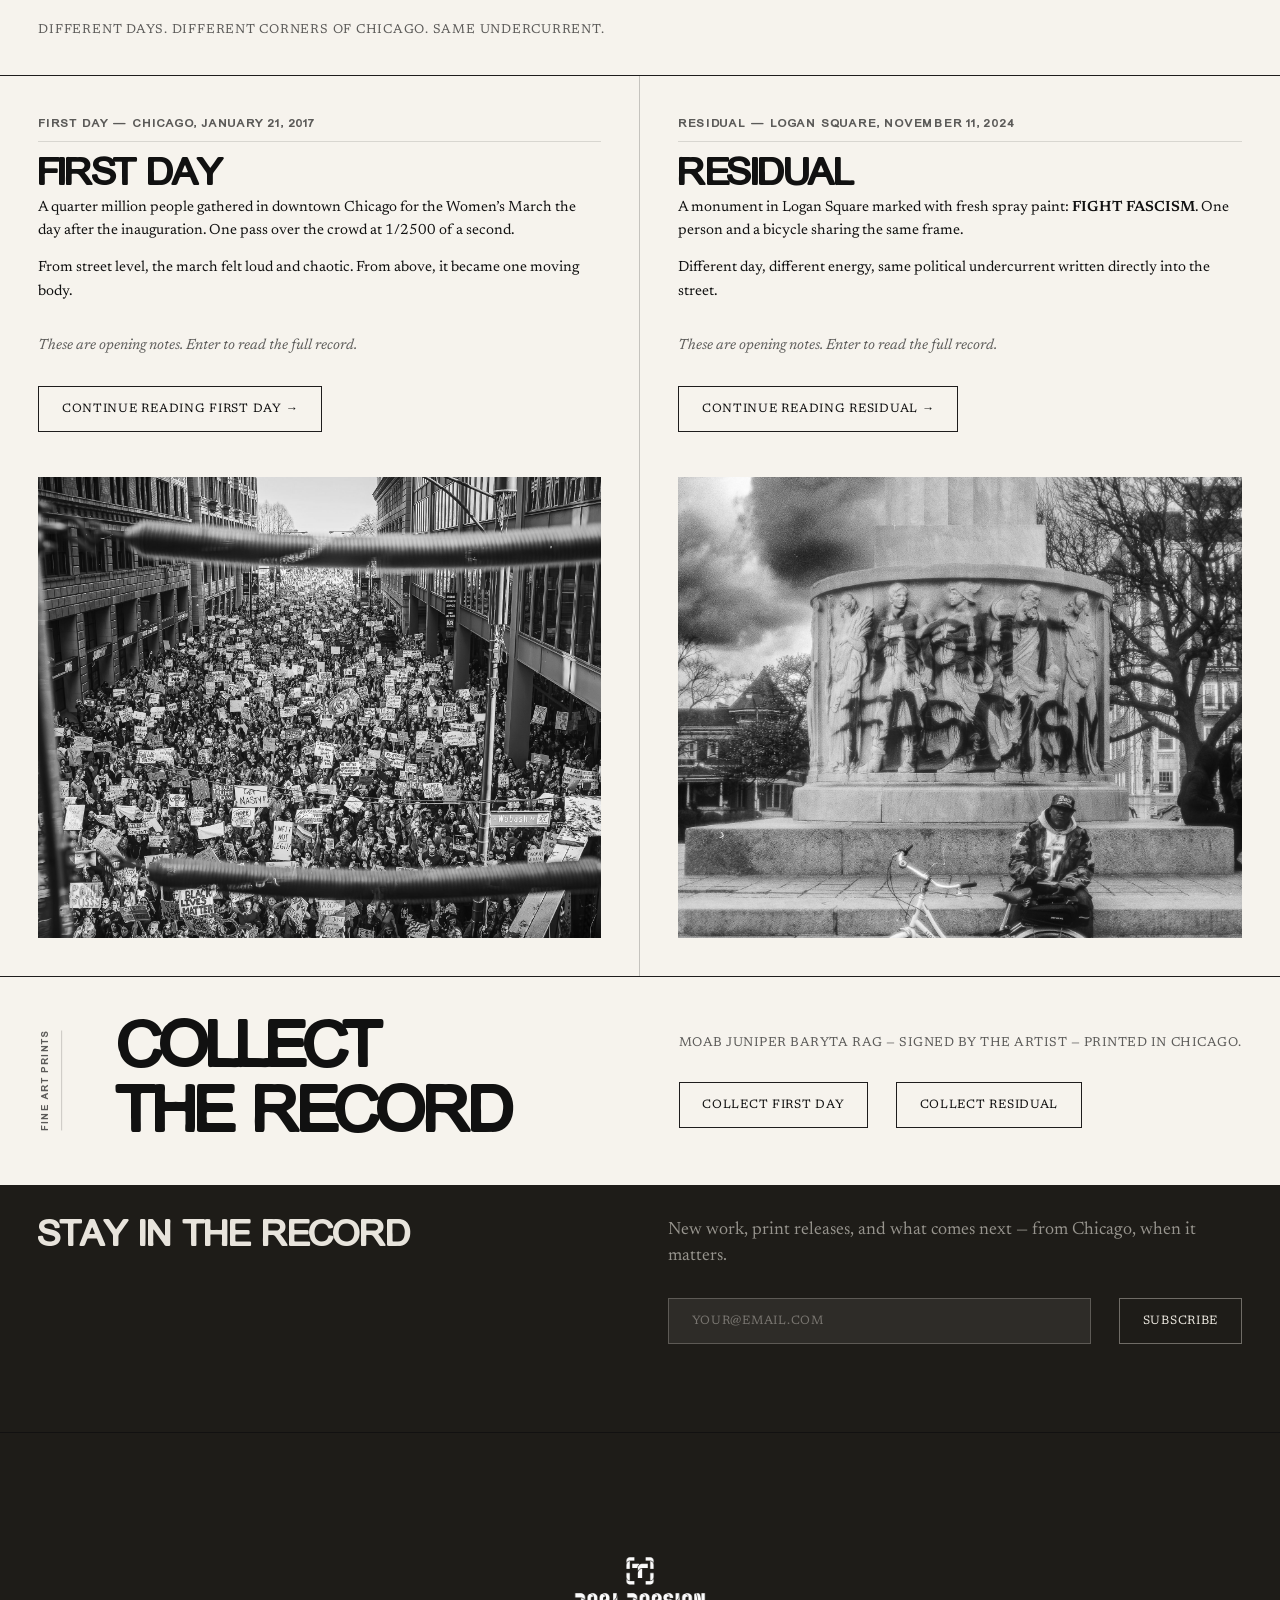
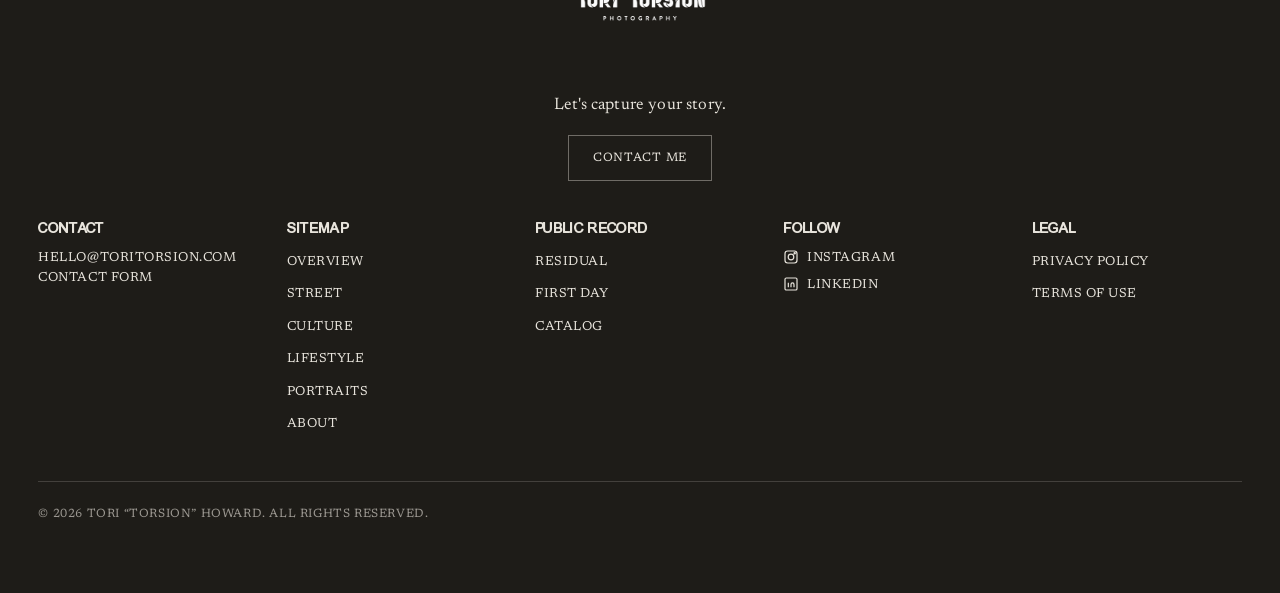
==== commit dfffdab4: "Full site — all pages, assets, fonts, images, generated titles Co-Authored-By: Claude Sonnet 4.6 <no" ====
--- a/index.html
+++ b/index.html
@@ -11,273 +11,220 @@
   <link rel="stylesheet" href="assets/css/type-system.css">
   <link rel="stylesheet" href="assets/css/main.css">
 </head>
-<body>
-
-  <!-- ====================================================
-       NAVIGATION
-       ==================================================== -->
-  <nav class="pr-nav" aria-label="Main navigation">
-    <div class="pr-nav__inner">
-      <a href="/" class="pr-nav__pub">Public Record</a>
-      <ul class="pr-nav__links">
-        <li><a href="/first-day/">First Day</a></li>
-        <li><a href="/residual/">Residual</a></li>
-        <li><a href="/first-day-print/">Prints</a></li>
-      </ul>
+<body class="page-public-record">
+
+  <nav class="pr-nav site-utility-bar" aria-label="Site utility navigation">
+    <div class="site-utility-left">
+      <a href="/overview/" class="site-utility-logo" aria-label="Overview" title="Overview">
+        <span aria-hidden="true">◉</span>
+      </a>
+    </div>
+    <div class="site-utility-center pr-nav__links">
+      <a class="site-utility-link nav-meta" href="/overview/">OVERVIEW</a>
+      <div class="pr-nav__dropdown">
+        <button class="pr-nav__dropdown-trigger site-utility-link nav-meta" aria-expanded="false" aria-haspopup="true">PUBLIC RECORD: WE WERE THERE</button>
+        <div class="pr-nav__dropdown-menu" role="menu">
+          <div class="pr-nav__dropdown-section">
+            <span class="pr-nav__dropdown-section-label">We Were There</span>
+            <ul class="pr-nav__dropdown-items">
+              <li><a class="nav-meta" href="/residual/">Residual</a></li>
+              <li><a class="nav-meta" href="/first-day/">First Day</a></li>
+              <li><a class="nav-meta" href="/catalog/">Catalog</a></li>
+            </ul>
+          </div>
+        </div>
+      </div>
+      <a class="site-utility-link nav-meta" href="/street/">STREET</a>
+      <a class="site-utility-link nav-meta" href="/culture/">CULTURE</a>
+      <a class="site-utility-link nav-meta" href="/lifestyle/">LIFESTYLE</a>
+      <a class="site-utility-link nav-meta" href="/portraits/">PORTRAITS</a>
+      <a class="site-utility-link nav-meta" href="/about/">ABOUT</a>
+    </div>
+    <div class="site-utility-right">
+      <a class="site-utility-icon-link nav-meta" href="https://instagram.com/toritorsion" target="_blank" rel="noopener" aria-label="Instagram" title="Instagram">
+        <svg class="site-utility-icon-svg" viewBox="0 0 24 24" aria-hidden="true">
+          <rect x="3" y="4" width="18" height="16" rx="1.5"></rect>
+          <line x1="7" y1="8" x2="17" y2="8"></line>
+          <line x1="7" y1="11" x2="17" y2="11"></line>
+          <line x1="7" y1="14" x2="13" y2="14"></line>
+          <line x1="7" y1="17" x2="13" y2="17"></line>
+          <rect x="14.5" y="13" width="3.5" height="4"></rect>
+        </svg>
+      </a>
+      <a class="site-utility-icon-link nav-meta" href="/catalog/" aria-label="Cart" title="Cart">
+        <svg class="site-utility-icon-svg" viewBox="0 0 24 24" aria-hidden="true">
+          <circle cx="9" cy="20" r="1.2"></circle>
+          <circle cx="17" cy="20" r="1.2"></circle>
+          <path d="M3 4h2l2.2 10.2h9.8l2-7.2H6.2"></path>
+        </svg>
+      </a>
+      <button class="site-utility-mode-toggle nav-meta" id="mode-toggle" aria-label="Toggle lights mode" title="Toggle lights mode"><span aria-hidden="true">💡</span><span>LIGHTS ON -- LIGHTS OFF</span></button>
     </div>
   </nav>
 
   <main>
-
-    <!-- ====================================================
-         SECTION 1: MASTHEAD
-         ==================================================== -->
-    <div class="pr-rule"></div>
-    <section class="pr-masthead pr-section">
-      <div class="pr-container">
-        <span class="pr-masthead__pub">Public Record</span>
-        <h1 class="pr-masthead__title">We Were There</h1>
-        <span class="pr-masthead__sub">A documentary print publication by Tori Torsion Howard</span>
-      </div>
-    </section>
-    <div class="pr-rule"></div>
-
-    <!-- ====================================================
-         SECTION 2 + 3: HERO PAIR + CAPTIONS
-         ==================================================== -->
-    <section class="pr-section--flush">
-      <div class="pr-pair">
-        <div class="pr-pair__item pr-inspect" data-inspect>
+    <header class="page-masthead">
+      <div class="page-masthead__inner">
+        <div class="page-masthead__top-rule"></div>
+
+        <div class="page-masthead__row">
+          <div class="page-masthead__box page-masthead__box--left">
+            <div class="page-masthead__box-text">TORI &ldquo;TORSION&rdquo; HOWARD ARCHIVE</div>
+          </div>
+          <div class="page-masthead__center">
+            <div class="page-masthead__center-title">PUBLIC RECORD</div>
+          </div>
+          <div class="page-masthead__box page-masthead__box--right">
+            <div class="page-masthead__box-text">WE WERE THERE</div>
+          </div>
+        </div>
+
+        <div class="page-masthead__thin-rule"></div>
+
+        <div class="page-masthead__edition-line">
+          <div class="page-masthead__edition-left">VOL. 01</div>
+          <div class="page-masthead__edition-center">CHICAGO, ILLINOIS &mdash; 2017 &amp; 2024 &mdash; DOCUMENTARY PRINT PUBLICATION</div>
+          <div class="page-masthead__edition-right">FINE ART EDITIONS</div>
+        </div>
+
+        <div class="page-masthead__double-rule"></div>
+
+        <div class="page-masthead__stack">
+          <h1 class="page-masthead__headline">PUBLIC RECORD</h1>
+          <p class="page-masthead__secondary page-masthead__secondary--madhoney">WE WERE THERE</p>
+          <p class="page-masthead__dek">
+            Chicago, Illinois &mdash; a documentary print publication by Tori &ldquo;Torsion&rdquo; Howard &mdash; two photographs &mdash; 2017 &amp; 2024 &mdash; fine art prints from $100.
+          </p>
+        </div>
+
+        <div class="page-masthead__bottom-space"></div>
+      </div>
+    </header>
+
+    <section class="page-separator-image pr-section--flush">
+      <div class="pr-pair pr-pair--single">
+        <div class="pr-pair__item">
           <img
-            src="assets/images/heroes/womens-march-chicago-first-day.jpg"
-            alt="FIRST DAY — Women's March, Chicago, January 21, 2017. A quarter million people fill Jackson Boulevard as seen from the CTA Green Line."
+            src="assets/images/products/both-prints-product-02-designed.jpg"
+            alt="Public Record — Residual (left) and First Day (right) — Fine art prints on Moab Juniper Baryta Rag, printed in Chicago."
             loading="eager"
           >
         </div>
-        <div class="pr-pair__item pr-inspect" data-inspect>
-          <img
-            src="assets/images/heroes/residual-fight-fascism-logan-square.jpg"
-            alt="RESIDUAL — Fight Fascism graffiti on the Illinois Centennial Monument, Logan Square, Chicago, 2024."
-            loading="eager"
-          >
-        </div>
-      </div>
-
-      <!-- Pair captions -->
+      </div>
       <div class="pr-pair__caption">
         <div class="pr-pair__caption-item">
-          <span class="t-caption">First Day &mdash; Chicago, 2017</span>
+          <span class="t-caption">Residual &mdash; Logan Square, Chicago, November 11, 2024</span>
         </div>
         <div class="pr-pair__caption-item">
-          <span class="t-caption">Residual &mdash; Chicago, 2024</span>
+          <span class="t-caption">First Day &mdash; Chicago, January 21, 2017</span>
         </div>
       </div>
     </section>
 
-    <!-- ====================================================
-         SECTION 4: WHY THIS RECORD EXISTS
-         ==================================================== -->
-    <div class="pr-rule u-mt-pad"></div>
-    <section class="pr-section">
-      <div class="pr-container">
-        <div class="pr-spread pr-spread--40-60">
-          <div>
-            <h2>Why This Record Exists</h2>
-          </div>
-          <div class="pr-editorial">
-            <p>Some photographs become public record the moment they're made.</p>
-            <p>FIRST DAY holds a quarter million people filling downtown Chicago for the Women's March on January 21, 2017 — the day after the inauguration. I made the frame from between two CTA train cars on the Green Line, one pass over the crowd at 1/2500 of a second.</p>
-            <p>RESIDUAL holds a single line of spray paint on a hundred-year-old monument in Logan Square — FIGHT FASCISM — with one person and a bicycle sharing the frame on an ordinary afternoon in 2024.</p>
-            <p>Different days. Different corners of the city. Same undercurrent.</p>
-            <p>Both images are proof that we were physically there. That the moment happened. That history gets made in public space, not just in headlines.</p>
-            <p>PUBLIC RECORD is where these photographs live as fine art prints — archival baryta paper, signed editions, printed in Chicago.</p>
+    <div class="pr-rule"></div>
+
+    <div class="pr-nf-bar">
+      <div class="pr-nf-bar__col">
+        <span class="pr-nf-bar__label">The Publication</span>
+        <p class="pr-nf-bar__body">PUBLIC RECORD documents the moments that become history before we recognize them. Two photographs from Chicago &mdash; FIRST DAY (Women&rsquo;s March, January 21, 2017) and RESIDUAL (Logan Square, November 11, 2024) &mdash; made years apart in different corners of the city.</p>
+      </div>
+      <div class="pr-nf-bar__col pr-nf-bar__col--pull">
+        <span class="pr-nf-bar__label">Why This Record Exists</span>
+        <p class="pr-nf-bar__pull">&ldquo;Both images are proof that we were physically there. That the moment happened. That history gets made in public space, not just in headlines.&rdquo;</p>
+      </div>
+      <div class="pr-nf-bar__col">
+        <span class="pr-nf-bar__label">Fine Art Prints</span>
+        <p class="pr-nf-bar__body">Moab Juniper Baryta Rag &mdash; signed by the artist, printed in Chicago. Open editions from $100. Collector editions in limited runs, each individually numbered.</p>
+      </div>
+    </div>
+
+    <div class="pr-rule"></div>
+
+    <div class="pr-nf-screamer">
+      <div class="pr-nf-screamer__text">Some photographs become<br>public record the moment<br>they&rsquo;re made.</div>
+      <p class="pr-nf-screamer__dek">Different days. Different corners of Chicago. Same undercurrent.</p>
+    </div>
+
+    <div class="pr-rule"></div>
+
+    <section class="pr-section--grain">
+      <div class="pr-nf-editorial">
+        <div class="pr-nf-ed-col">
+          <span class="pr-nf-col__kicker">First Day &mdash; Chicago, January 21, 2017</span>
+          <h2>First Day</h2>
+          <div class="pr-nf-col__body">
+            <p>A quarter million people gathered in downtown Chicago for the Women&rsquo;s March the day after the inauguration. One pass over the crowd at 1/2500 of a second.</p>
+            <p>From street level, the march felt loud and chaotic. From above, it became one moving body.</p>
+          </div>
+          <p class="pr-nf-ed-preface">These are opening notes. Enter to read the full record.</p>
+          <a href="first-day/" class="pr-btn">Continue Reading First Day &rarr;</a>
+          <div class="pr-nf-ed-image">
+            <img src="assets/images/heroes/womens-march-chicago-first-day.jpg" alt="First Day preview image" loading="lazy">
+          </div>
+        </div>
+
+        <div class="pr-nf-ed-col">
+          <span class="pr-nf-col__kicker">Residual &mdash; Logan Square, November 11, 2024</span>
+          <h2>Residual</h2>
+          <div class="pr-nf-col__body">
+            <p>A monument in Logan Square marked with fresh spray paint: <strong>FIGHT FASCISM</strong>. One person and a bicycle sharing the same frame.</p>
+            <p>Different day, different energy, same political undercurrent written directly into the street.</p>
+          </div>
+          <p class="pr-nf-ed-preface">These are opening notes. Enter to read the full record.</p>
+          <a href="residual/" class="pr-btn">Continue Reading Residual &rarr;</a>
+          <div class="pr-nf-ed-image">
+            <img src="assets/images/heroes/residual-fight-fascism-logan-square.jpg" alt="Residual preview image" loading="lazy">
           </div>
         </div>
       </div>
     </section>
-    <div class="pr-rule"></div>
-
-    <!-- ====================================================
-         SECTION 5: FIRST DAY PREVIEW (full-width plate)
-         ==================================================== -->
-    <section class="pr-section--flush">
-      <div class="pr-plate pr-inspect" data-inspect>
-        <img
-          src="assets/images/heroes/womens-march-chicago-first-day.jpg"
-          alt="FIRST DAY — Women's March, Chicago, January 21, 2017"
-          loading="lazy"
-        >
-      </div>
-    </section>
-
-    <!-- ====================================================
-         SECTION 6: FIRST DAY GATEWAY
-         ==================================================== -->
-    <div class="pr-rule"></div>
-    <section class="pr-section">
-      <div class="pr-container">
-        <div class="pr-spread">
-          <div>
-            <h2>First Day</h2>
-            <p class="t-caption u-mt-gap">Chicago, January 21, 2017</p>
-          </div>
-          <div>
-            <p class="pr-editorial u-mb-gap-lg">A quarter million people. One frame from a moving train.</p>
-            <a href="first-day/" class="pr-btn">Enter First Day</a>
-          </div>
-        </div>
-      </div>
-    </section>
-
-    <!-- ====================================================
-         SECTION 7: TRANSITION
-         ==================================================== -->
-    <div class="pr-rule"></div>
-    <section class="pr-section">
-      <div class="pr-container u-text-center">
-        <p class="pr-transition" style="margin-inline: auto;">&ldquo;And then there&rsquo;s what gets left behind when the crowd goes home.&rdquo;</p>
-      </div>
-    </section>
-    <div class="pr-rule"></div>
-
-    <!-- ====================================================
-         SECTION 8: RESIDUAL PREVIEW (full-width plate)
-         ==================================================== -->
-    <section class="pr-section--flush">
-      <div class="pr-plate pr-inspect" data-inspect>
-        <img
-          src="assets/images/heroes/residual-fight-fascism-logan-square.jpg"
-          alt="RESIDUAL — Fight Fascism, Logan Square, Chicago, 2024"
-          loading="lazy"
-        >
-      </div>
-    </section>
-
-    <!-- ====================================================
-         SECTION 9: THE ECHO
-         ==================================================== -->
-    <div class="pr-rule"></div>
-    <section class="pr-section">
-      <div class="pr-container">
-        <div class="pr-spread">
-          <div>
-            <h2>The Echo</h2>
-            <p class="t-caption u-mt-gap">Residual &mdash; Logan Square, 2024</p>
-          </div>
-          <div class="pr-editorial">
-            <p>FIRST DAY and RESIDUAL feel like two volumes of the same story.</p>
-            <p>One image holds thousands of voices at once. The other holds a single line of text and one person in frame. Different days. Different corners of the city. Same undercurrent: people refusing to be quiet about what&rsquo;s happening around them.</p>
-            <p>That&rsquo;s why I treat both of these as public record, not nostalgia.</p>
-            <p>If one or both of these frames feel like your memory of this era, I&rsquo;d love for you to live with them off-screen. Pick your print, pick your size, and let your wall hold some of this history with you.</p>
-            <div class="u-mt-gap-lg">
-              <a href="residual/" class="pr-btn">Enter Residual</a>
-            </div>
-          </div>
-        </div>
-      </div>
-    </section>
-
-    <!-- ====================================================
-         SECTION 10: PRINT INFORMATION
-         ==================================================== -->
-    <div class="pr-rule"></div>
-    <section class="pr-section">
-      <div class="pr-container">
-        <div class="pr-spread pr-spread--40-60">
-          <div>
-            <h2>Print Information</h2>
-          </div>
-          <div>
-            <p>Every print is made in Chicago. Moab Juniper Baryta Rag — a cotton rag baryta paper with a warm white base and exceptional tonal depth. Signed by the artist. Certificate of authenticity included. Prints start at $100. Open editions in 8.5&thinsp;&times;&thinsp;11, 11&thinsp;&times;&thinsp;14, and 13&thinsp;&times;&thinsp;19. Collector editions in 17&thinsp;&times;&thinsp;22 (limited to 15) and 24&thinsp;&times;&thinsp;36 (limited to 7), individually numbered.</p>
-            <p class="u-mt-gap"><em>Prints up to 13&thinsp;&times;&thinsp;19 are printed by the artist. Larger editions are printed at Latitude Chicago and signed upon delivery.</em></p>
-            <div class="u-mt-gap-lg">
-              <a href="first-day-print/" class="pr-btn">View Prints</a>
-            </div>
-          </div>
-        </div>
-      </div>
-    </section>
-
-    <!-- ====================================================
-         SECTION 11: FINAL CTA — LIVE WITH THE IMAGE
-         ==================================================== -->
-    <div class="pr-rule"></div>
-    <section class="pr-section--lg">
-      <div class="pr-container">
-        <div class="pr-spread">
-          <div>
-            <h2>Live With<br>the Image</h2>
-          </div>
-          <div>
-            <div class="pr-editorial">
-              <p>FIRST DAY and RESIDUAL feel like two volumes of the same story. The first is collective noise — thousands of people filling a city street together. The second is the quiet echo that remains years later. Both photographs are part of the same record. Proof that we were physically there. Proof that the moment happened. Proof that history is made in public space, not just in headlines.</p>
-              <p>If one of these belongs in your home, studio, office, collection, or gallery — bring it off-screen. Some photographs remember longer than we do.</p>
-            </div>
-            <div class="pr-btn--group u-mt-gap-lg">
-              <a href="first-day-print/" class="pr-btn">Collect First Day</a>
-              <a href="residual-print/" class="pr-btn">Collect Residual</a>
-            </div>
-          </div>
-        </div>
-      </div>
-    </section>
-    <div class="pr-rule"></div>
-
-    <!-- EMAIL CAPTURE -->
+
+    <div class="pr-rule"></div>
+
+    <div class="pr-nf-strip">
+      <div class="pr-nf-strip__kicker">Fine Art Prints</div>
+      <div class="pr-nf-strip__content">
+        <div class="pr-nf-strip__headline">Collect<br>the Record</div>
+        <div>
+          <p class="t-caption u-mb-gap">Moab Juniper Baryta Rag &mdash; signed by the artist &mdash; printed in Chicago.</p>
+          <div class="pr-btn--group">
+            <a href="first-day-print/" class="pr-btn">Collect First Day</a>
+            <a href="residual-print/" class="pr-btn">Collect Residual</a>
+          </div>
+        </div>
+      </div>
+    </div>
+  </main>
+
+  <div class="pr-site-lower">
     <section class="pr-section--sm">
       <div class="pr-container">
         <div class="pr-spread">
           <div>
-            <span class="t-label">Stay in the record</span>
+            <div class="pr-email-heading">Stay in the Record</div>
           </div>
           <div>
-            <p class="u-mb-gap">New prints and collector editions announced by email. No noise.</p>
-            <!-- Buttondown embed: replace YOUR-BUTTONDOWN-USERNAME below -->
-            <form
-              action="https://buttondown.com/toritorsion/embed"
-              method="post"
-              target="popupwindow"
-              onsubmit="window.open('https://buttondown.com/toritorsion', 'popupwindow')"
-              class="pr-email-form"
-            >
-              <input type="email" name="email" id="bd-email-home" placeholder="your@email.com" required class="pr-email-form__input">
-              <button type="submit" class="pr-btn">Subscribe</button>
+            <p class="u-mb-gap">New work, print releases, and what comes next &mdash; from Chicago, when it matters.</p>
+            <form action="https://buttondown.com/toritorsion/embed" method="post" target="popupwindow" onsubmit="window.open('https://buttondown.com/toritorsion', 'popupwindow')" class="pr-email-form" aria-label="Subscribe form">
+              <input type="email" name="email" id="bd-email" class="pr-email-form__input" placeholder="your@email.com" required>
+              <input type="hidden" value="1" name="embed">
+              <button class="pr-btn" type="submit">Subscribe</button>
             </form>
           </div>
         </div>
       </div>
     </section>
-    <div class="pr-rule"></div>
-
-  </main>
-
-  <!-- ====================================================
-       FOOTER
-       ==================================================== -->
-  <footer class="pr-footer">
-    <div class="pr-container">
-      <div class="pr-footer__inner">
-        <div>
-          <div class="pr-footer__pub">Public Record</div>
-          <div class="pr-footer__meta u-mt-gap">
-            <p>A documentary print publication</p>
-            <p>by Tori &ldquo;Torsion&rdquo; Howard</p>
-            <p>Chicago, Illinois</p>
-          </div>
-        </div>
-        <div class="pr-footer__meta" style="text-align: right;">
-          <p><a href="first-day/">First Day</a></p>
-          <p><a href="residual/">Residual</a></p>
-          <p><a href="first-day-print/">Prints</a></p>
-        </div>
-        <div class="pr-footer__meta" style="max-width: 260px;">
-          <p>All image rights remain with the artist. Physical prints only. Printed in Chicago on Moab Juniper Baryta Rag.</p>
-        </div>
-      </div>
-    </div>
-  </footer>
-
-  <script src="assets/js/inspect.js"></script>
+
+    <footer class="pr-footer">
+      <div class="pr-container">
+        <div class="pr-footer__inner">
+          <div><div class="pr-footer__pub">Public Record</div></div>
+        </div>
+      </div>
+    </footer>
+  </div>
+
   <script src="assets/js/main.js"></script>
+  <script src="assets/js/mode.js"></script>
 </body>
 </html>
--- a/assets/css/type-system.css
+++ b/assets/css/type-system.css
@@ -1,8 +1,17 @@
 /* PUBLIC RECORD — TYPE SYSTEM
-   Headline: BootzyTM
-   Body: Newsreader
+   Main title: Madhoney
+   Supporting display: BootzyTM
+   Body/metadata: Newsreader
    Backup serif: PT Serif
 */
+
+@font-face {
+  font-family: "Madhoney";
+  src: url("../fonts_typography/madhoney.otf") format("opentype");
+  font-weight: 400;
+  font-style: normal;
+  font-display: swap;
+}
 
 @font-face {
   font-family: "BootzyTM";
@@ -29,6 +38,7 @@
 }
 
 :root {
+  --font-title-main: "Madhoney", "BootzyTM", Impact, Haettenschweiler, "Arial Narrow Bold", sans-serif;
   --font-headline: "BootzyTM", Impact, Haettenschweiler, "Arial Narrow Bold", sans-serif;
   --font-body: "Newsreader", "PT Serif", Georgia, serif;
 
--- a/assets/css/main.css
+++ b/assets/css/main.css
@@ -3,7 +3,7 @@
    main.css — Full design system + layout
    ============================================================ */
 
-/* Fonts: BootzyTM (headline) + Newsreader (body) loaded via type-system.css */
+/* Fonts: Madhoney (main mastheads), BootzyTM (support display), Newsreader (body/meta) */
 
 /* --- Design Tokens --- */
 :root {
@@ -11,24 +11,30 @@
   --pr-text: #111;
   --pr-muted: rgba(17,17,17,.68);
   --pr-rule: rgba(0,0,0,.88);
+  --pr-rule-strong: rgba(17,17,17,.88);
   --pr-paper: rgba(255,255,255,.42);
-  --pr-max: 1480px;
-  --pr-wide: 1680px;
-  --pr-copy: 760px;
+  --pr-max: 1560px;
+  --pr-wide: 1820px;
+  --pr-copy: 820px;
   --pr-gap: clamp(18px, 2.2vw, 34px);
   --pr-gap-lg: clamp(34px, 4.4vw, 72px);
   --pr-pad-y: clamp(26px, 4vw, 64px);
   --pr-pad-x: clamp(18px, 3vw, 40px);
+  --pr-separator-contained-max: 1240px;
   --pr-rule-w: 1px;
 
+  --texture-opacity-light: 0.06;
+  --texture-opacity-dark: 0.08;
+
   /* Real fonts — defined in type-system.css as --font-headline and --font-body */
+  --font-title-main: "Madhoney", "BootzyTM", Impact, "Arial Narrow Bold", sans-serif;
   --font-head: "BootzyTM", Impact, "Arial Narrow Bold", sans-serif;
   --font-body: "Newsreader", "PT Serif", Georgia, serif;
 
   --h1: clamp(42px, 7vw, 84px);
   --h2: clamp(26px, 4vw, 44px);
   --h3: clamp(20px, 2.8vw, 30px);
-  --body: clamp(17px, 1.3vw, 20px);
+  --body: clamp(17px, 1.4vw, 21px);
   --caption: clamp(12px, 1vw, 14px);
   --label: clamp(11px, 1vw, 14px);
 }
@@ -55,13 +61,13 @@
   content: '';
   position: fixed;
   inset: 0;
-  background-image: url('../images/textures/paper_grain_01.png');
-  background-size: 720px auto;
-  background-repeat: repeat;
-  opacity: .065;
-  mix-blend-mode: multiply;
+  background-image: url('../images/textures/Japanese%20Washi%20Cream%202.png');
+  background-size: cover;
+  background-position: center;
+  background-repeat: no-repeat;
+  opacity: var(--texture-opacity-light);
   pointer-events: none;
-  z-index: 1000;
+  z-index: 9998;
 }
 
 /* --- Typography --- */
@@ -80,6 +86,50 @@
   text-transform: uppercase;
   letter-spacing: .04em;
   color: var(--pr-muted);
+}
+
+.page-title-main {
+  font-family: var(--font-title-main);
+  font-size: clamp(78px, 13.5vw, 232px);
+  font-weight: 400;
+  line-height: .78;
+  text-transform: uppercase;
+  letter-spacing: -.045em;
+  margin: 0;
+  text-wrap: balance;
+}
+
+.page-title-meta {
+  font-family: var(--font-body);
+  font-size: clamp(12px, .98vw, 16px);
+  font-weight: 440;
+  text-transform: uppercase;
+  letter-spacing: .065em;
+  line-height: 1.3;
+  color: var(--pr-muted);
+  margin: 0;
+}
+
+.section-title-editorial {
+  font-family: var(--font-head);
+  letter-spacing: .006em;
+  line-height: .9;
+  text-transform: uppercase;
+}
+
+.section-dek {
+  font-family: var(--font-body);
+  font-size: clamp(15px, 1.18vw, 19px);
+  line-height: 1.55;
+  letter-spacing: .01em;
+}
+
+.nav-brand {
+  font-family: var(--font-head);
+}
+
+.nav-meta {
+  font-family: var(--font-body);
 }
 
 h1, .h1 { font-family: var(--font-head); font-size: var(--h1); letter-spacing: .01em; line-height: .92; text-transform: uppercase; }
@@ -145,7 +195,8 @@
   padding-inline: var(--pr-pad-x);
 }
 
-.pr-nav__pub {
+.pr-nav__pub,
+.nav-brand {
   font-family: var(--font-head);
   font-size: clamp(13px, 1.2vw, 17px);
   letter-spacing: .06em;
@@ -160,7 +211,8 @@
   list-style: none;
 }
 
-.pr-nav__links a {
+.pr-nav__links a,
+.nav-meta {
   font-family: var(--font-body);
   font-size: var(--label);
   text-transform: uppercase;
@@ -172,6 +224,499 @@
 .pr-nav__links a:hover,
 .pr-nav__links a.active { opacity: .55; }
 
+/* =========================
+   SITEWIDE UTILITY BAR
+   ========================= */
+
+.site-utility-bar {
+  min-height: 56px;
+  padding: 0 32px;
+  display: grid;
+  grid-template-columns: 1fr auto 1fr;
+  align-items: center;
+  border-bottom: 1.5px solid var(--pr-rule-strong);
+}
+
+.site-utility-left,
+.site-utility-center,
+.site-utility-right {
+  display: flex;
+  align-items: center;
+}
+
+.site-utility-left {
+  justify-content: flex-start;
+}
+
+.site-utility-center {
+  justify-content: center;
+  gap: 20px;
+}
+
+.site-utility-right {
+  justify-content: flex-end;
+  gap: 22px;
+}
+
+.site-utility-link {
+  font-family: var(--font-body);
+  font-size: .76rem;
+  letter-spacing: .06em;
+  text-transform: uppercase;
+  line-height: 1;
+  white-space: nowrap;
+}
+
+.site-utility-logo {
+  width: 34px;
+  height: 34px;
+  display: inline-flex;
+  align-items: center;
+  justify-content: center;
+  border: 1px solid var(--pr-rule-strong);
+  background-image: url('../images/branding/tori-icon-black.png');
+  background-size: 68% 68%;
+  background-position: center;
+  background-repeat: no-repeat;
+  line-height: 1;
+}
+
+.site-utility-logo::before {
+  content: "";
+}
+
+.site-utility-logo span {
+  display: none;
+}
+
+.site-utility-icon-link {
+  width: 28px;
+  height: 28px;
+  display: inline-flex;
+  align-items: center;
+  justify-content: center;
+}
+
+.site-utility-icon-svg {
+  width: 22px;
+  height: 22px;
+  stroke: currentColor;
+  fill: none;
+  stroke-width: 1.6;
+}
+
+.site-utility-mode-toggle {
+  display: inline-flex;
+  align-items: center;
+  gap: 10px;
+  background: none;
+  border: none;
+  padding: 2px 0;
+  color: inherit;
+  font-family: var(--font-body);
+  font-size: .82rem;
+  letter-spacing: .055em;
+  text-transform: uppercase;
+  white-space: nowrap;
+}
+
+/* =========================
+   NEWSPAPER MASTHEAD BLOCK
+   ========================= */
+
+.page-masthead {
+  padding-top: 18px;
+  padding-bottom: 0;
+  padding-left: 34px;
+  padding-right: 34px;
+}
+
+.page-masthead__inner {
+  max-width: 1480px;
+  margin: 0 auto;
+}
+
+/* 1. TOP THICK RULE */
+.page-masthead__top-rule {
+  height: 3px;
+  background: var(--pr-rule-strong);
+  margin-bottom: 12px;
+}
+
+/* 2. THREE-COLUMN ROW */
+.page-masthead__row {
+  display: grid;
+  grid-template-columns: 160px 1fr 160px;
+  align-items: stretch;
+  min-height: 88px;
+  border-bottom: 1px solid var(--pr-rule-strong);
+}
+
+.page-masthead__box,
+.page-masthead__center {
+  display: flex;
+  align-items: center;
+  justify-content: center;
+  padding: 10px 12px;
+}
+
+.page-masthead__box--left {
+  border-right: 1px solid var(--pr-rule-strong);
+  text-align: center;
+}
+
+.page-masthead__center {
+  text-align: center;
+}
+
+.page-masthead__box--right {
+  border-left: 1px solid var(--pr-rule-strong);
+  text-align: center;
+}
+
+/* 3. THIN RULE */
+.page-masthead__thin-rule {
+  height: 1px;
+  background: var(--pr-rule-strong);
+  margin-top: 2px;
+  margin-bottom: 0;
+}
+
+/* 4. EDITION LINE */
+.page-masthead__edition-line {
+  min-height: 28px;
+  display: grid;
+  grid-template-columns: auto 1fr auto;
+  align-items: center;
+  column-gap: 18px;
+  padding: 4px 2px 4px 2px;
+  border-bottom: 1px solid var(--pr-rule-strong);
+  font-size: 0.82rem;
+  letter-spacing: 0.03em;
+  text-transform: uppercase;
+}
+
+/* 5. DOUBLE RULE */
+.page-masthead__double-rule {
+  position: relative;
+  height: 8px;
+  margin-bottom: 14px;
+}
+
+.page-masthead__double-rule::before,
+.page-masthead__double-rule::after {
+  content: "";
+  position: absolute;
+  left: 0;
+  right: 0;
+  height: 1px;
+  background: var(--pr-rule-strong);
+}
+
+.page-masthead__double-rule::before {
+  top: 1px;
+}
+
+.page-masthead__double-rule::after {
+  top: 5px;
+}
+
+/* 6. MAIN HEADLINE */
+.page-masthead__headline {
+  text-align: center;
+  margin: 0;
+  max-width: none;
+  margin-left: auto;
+  margin-right: auto;
+  line-height: 0.88;
+  letter-spacing: -0.045em;
+  font-size: clamp(72px, 10vw, 146px);
+}
+
+/* 7. SHORT NOTE */
+.page-masthead__dek {
+  margin: 0 auto;
+  max-width: 60ch;
+  text-align: center;
+  font-size: clamp(14px, 1.25vw, 19px);
+  line-height: 1.24;
+}
+
+/* 8. OPTIONAL SECONDARY META LINE */
+.page-masthead__subline {
+  margin-top: 12px;
+  text-align: center;
+  font-size: 0.88rem;
+  letter-spacing: 0.08em;
+  text-transform: uppercase;
+  opacity: 0.78;
+}
+
+/* 9. SPACE BEFORE IMAGE */
+.page-masthead__bottom-space {
+  height: 22px;
+}
+
+/* =========================
+   IMAGE STARTS IMMEDIATELY BELOW
+   ========================= */
+
+.page-separator-image {
+  margin-top: 0;
+  border-top: 1px solid var(--pr-rule-strong);
+}
+
+.page-separator-image img {
+  display: block;
+  width: 100%;
+  height: auto;
+}
+
+/* Constrain image/content below masthead on all pages */
+.page-separator-image {
+  padding-inline: clamp(14px, 2.4vw, 34px);
+}
+
+.page-separator-image > img,
+.page-separator-image > .pr-plate,
+.page-separator-image > .pr-container,
+.page-separator-image > .pr-container--wide,
+.page-separator-image > .pr-container--full,
+.page-separator-image > .pr-pair,
+.page-separator-image > .pr-pair__caption {
+  width: 100%;
+  max-width: var(--pr-separator-contained-max);
+  margin-inline: auto;
+}
+
+/* =========================
+   TYPOGRAPHIC ROLES
+   ========================= */
+
+.page-masthead__center-title {
+  font-size: clamp(40px, 5vw, 72px);
+  line-height: 0.95;
+  letter-spacing: -0.03em;
+  text-transform: uppercase;
+}
+
+.page-masthead__box-text {
+  font-size: 0.82rem;
+  line-height: 1.15;
+  letter-spacing: 0.03em;
+  text-transform: uppercase;
+}
+
+.page-masthead__edition-left,
+.page-masthead__edition-center,
+.page-masthead__edition-right {
+  white-space: nowrap;
+}
+
+.page-masthead__edition-left {
+  justify-self: start;
+}
+
+.page-masthead__edition-center {
+  justify-self: center;
+  text-align: center;
+}
+
+.page-masthead__edition-right {
+  justify-self: end;
+}
+
+.page-masthead__center-title {
+  font-family: var(--font-title-main);
+}
+
+.page-masthead__box-text,
+.page-masthead__edition-line {
+  font-family: var(--font-body);
+}
+
+.page-masthead__headline {
+  font-family: var(--font-title-main);
+  text-transform: uppercase;
+  display: none;
+}
+
+.page-masthead__dek,
+.page-masthead__subline {
+  font-family: var(--font-head);
+}
+
+.page-masthead__dek {
+  font-size: clamp(14px, 1.25vw, 19px);
+  line-height: 1.24;
+  letter-spacing: 0.01em;
+  text-transform: none;
+}
+
+.page-masthead__stack {
+  width: min(100%, 1120px);
+  margin-inline: auto;
+  display: grid;
+  justify-items: center;
+  text-align: center;
+  gap: clamp(8px, 1.05vw, 14px);
+}
+
+.page-masthead__stack .page-masthead__headline {
+  display: block;
+}
+
+.page-masthead__secondary {
+  margin: 0;
+  font-family: var(--font-head);
+  font-size: clamp(20px, 2.3vw, 34px);
+  line-height: 0.96;
+  letter-spacing: 0.01em;
+  text-transform: uppercase;
+  text-align: center;
+}
+
+.page-masthead__secondary--madhoney {
+  font-family: var(--font-title-main);
+  color: #111;
+}
+
+/* =========================
+   RESPONSIVE
+   ========================= */
+
+@media (max-width: 1024px) {
+  .page-masthead__row {
+    grid-template-columns: 120px 1fr 120px;
+    min-height: 78px;
+  }
+
+  .page-masthead__headline {
+    font-size: clamp(58px, 9vw, 110px);
+    max-width: 12ch;
+  }
+
+  .page-masthead__dek {
+    max-width: 62ch;
+    font-size: clamp(13px, 1.18vw, 17px);
+  }
+
+  .page-masthead__secondary {
+    font-size: clamp(18px, 2vw, 28px);
+  }
+}
+
+@media (max-width: 767px) {
+  .site-utility-bar {
+    min-height: 52px;
+    padding: 0 16px;
+    grid-template-columns: auto 1fr auto;
+  }
+
+  .site-utility-center {
+    gap: 10px;
+  }
+
+  .site-utility-right {
+    gap: 14px;
+  }
+
+  .page-masthead {
+    padding-top: 14px;
+    padding-left: 16px;
+    padding-right: 16px;
+  }
+
+  .page-masthead__row {
+    grid-template-columns: 84px 1fr 84px;
+    min-height: 64px;
+  }
+
+  .page-masthead__box,
+  .page-masthead__center {
+    padding: 8px 6px;
+  }
+
+  .page-masthead__box-text {
+    font-size: 0.66rem;
+    line-height: 1.05;
+  }
+
+  .page-masthead__center-title {
+    font-size: clamp(22px, 5vw, 34px);
+    line-height: 0.95;
+  }
+
+  .page-masthead__edition-line {
+    min-height: 24px;
+    grid-template-columns: 1fr;
+    row-gap: 2px;
+    text-align: center;
+    padding: 4px 0;
+  }
+
+  .page-masthead__edition-left,
+  .page-masthead__edition-center,
+  .page-masthead__edition-right {
+    justify-self: center;
+    white-space: normal;
+  }
+
+  .page-masthead__headline {
+    font-size: clamp(46px, 13vw, 74px);
+    max-width: 10ch;
+    letter-spacing: -0.05em;
+  }
+
+  .page-masthead__dek {
+    margin-top: 0;
+    max-width: 40ch;
+    font-size: 0.95rem;
+    line-height: 1.22;
+  }
+
+  .page-masthead__stack {
+    width: min(100%, 94vw);
+    gap: 8px;
+  }
+
+  .page-masthead__secondary {
+    font-size: clamp(16px, 5.2vw, 24px);
+    line-height: 0.98;
+  }
+
+  .page-masthead__subline {
+    margin-top: 8px;
+    font-size: 0.72rem;
+    letter-spacing: 0.06em;
+  }
+
+  .page-masthead__bottom-space {
+    height: 16px;
+  }
+
+  .site-utility-mode-toggle {
+    font-size: 0;
+    gap: 0;
+    width: 28px;
+    height: 28px;
+    justify-content: center;
+  }
+
+  .site-utility-mode-toggle span:last-child {
+    display: none;
+  }
+}
+
+body.dark-mode .site-utility-logo {
+  background-image: url('../images/branding/tori-icon-reverse.png');
+  border-color: rgba(230,226,216,.42);
+}
+
+body.dark-mode .page-masthead__secondary--madhoney {
+  color: var(--pr-text);
+}
+
 /* --- Section spacing --- */
 .pr-section {
   padding-block: var(--pr-pad-y);
@@ -187,6 +732,28 @@
 
 .pr-section--lg {
   padding-block: clamp(48px, 7vw, 110px);
+}
+
+/* Film-grain section wash — full-width cover, no tiling, soft paper feel */
+.pr-section--grain {
+  position: relative;
+}
+.pr-section--grain::before {
+  content: '';
+  position: absolute;
+  inset: 0;
+  background-image: url('../images/textures/water-stain-01.jpg');
+  background-size: cover;
+  background-position: center;
+  background-repeat: no-repeat;
+  opacity: .18;
+  mix-blend-mode: multiply;
+  pointer-events: none;
+  z-index: 0;
+}
+.pr-section--grain > * {
+  position: relative;
+  z-index: 1;
 }
 
 /* ============================================================
@@ -204,30 +771,144 @@
   text-transform: uppercase;
   color: var(--pr-muted);
   display: block;
-  margin-bottom: clamp(8px, 1.2vw, 20px);
+  margin: 0;
 }
 
 .pr-masthead__title {
   display: block;
-  margin-bottom: clamp(10px, 1.5vw, 22px);
+  margin: 0;
+}
+
+.pr-masthead__title--ransom {
+  margin-bottom: clamp(2px, .45vw, 6px);
+  line-height: 1;
+}
+
+.pr-masthead__title-img {
+  display: block;
+  width: min(100%, clamp(420px, 64vw, 1100px));
+  height: auto;
+}
+
+.pr-masthead__title--catalog .pr-masthead__title-img {
+  width: min(100%, clamp(380px, 56vw, 940px));
 }
 
 .pr-masthead__sub {
   font-family: var(--font-body);
   font-size: var(--caption);
   text-transform: uppercase;
-  letter-spacing: .06em;
+  letter-spacing: .065em;
   color: var(--pr-muted);
 }
 
 /* Page masthead (inner pages) */
 .pr-masthead--page {
-  padding-block: clamp(24px, 3.5vw, 56px);
+  padding-block: clamp(24px, 3.5vw, 52px);
+  min-height: clamp(250px, 34vh, 430px);
   border-bottom: 1px solid var(--pr-rule);
 }
 
-.pr-masthead--page .pr-masthead__title {
-  margin-bottom: clamp(6px, 1vw, 14px);
+.pr-masthead--page .pr-container {
+  min-height: 100%;
+  display: flex;
+  flex-direction: row;
+  justify-content: stretch;
+}
+
+.pr-masthead__plate {
+  width: 100%;
+  display: grid;
+  grid-template-rows: auto 1fr auto;
+  align-items: stretch;
+  justify-items: center;
+  gap: clamp(10px, 1.2vw, 18px);
+}
+
+.pr-masthead__title-block {
+  align-self: center;
+  display: grid;
+  justify-items: center;
+  gap: clamp(5px, .8vw, 12px);
+  text-align: center;
+}
+
+.pr-masthead--page .pr-masthead__pub {
+  align-self: start;
+  margin-top: 0;
+}
+
+.pr-masthead--page .pr-masthead__sub {
+  line-height: 1.22;
+  margin-top: 0;
+}
+
+.pr-masthead--page .page-title-main {
+  max-width: min(94vw, 1120px);
+}
+
+.pr-masthead--page .page-title-meta {
+  max-width: min(94vw, 980px);
+}
+
+.pr-masthead__note {
+  font-family: var(--font-body);
+  font-size: clamp(10px, .8vw, 12px);
+  text-transform: uppercase;
+  letter-spacing: .09em;
+  color: rgba(17,17,17,.56);
+  line-height: 1.35;
+  margin: 0;
+  align-self: end;
+}
+
+.pr-cover-masthead {
+  display: grid;
+  min-height: clamp(250px, 31vh, 390px);
+  grid-template-rows: auto 1fr auto auto 1fr auto;
+  align-items: stretch;
+}
+
+.pr-cover-masthead .pr-rule {
+  width: 100%;
+}
+
+.pr-cover-masthead .pr-nf-head {
+  align-self: center;
+}
+
+.pr-cover-masthead .pr-nf-dateline {
+  align-self: start;
+  margin-top: clamp(4px, .55vw, 8px);
+}
+
+.pr-cover-masthead .pr-nf-head,
+.pr-cover-masthead .pr-nf-dateline {
+  width: 100%;
+}
+
+@media (max-width: 767px) {
+  .pr-masthead--page {
+    min-height: clamp(220px, 27vh, 300px);
+    padding-block: clamp(18px, 3.2vw, 30px);
+  }
+
+  .pr-masthead__plate {
+    gap: clamp(8px, 1.8vw, 12px);
+  }
+
+  .pr-masthead__note {
+    text-align: center;
+  }
+
+  .pr-cover-masthead {
+    min-height: clamp(220px, 28vh, 300px);
+    grid-template-rows: auto auto auto auto;
+  }
+
+  .pr-cover-masthead .pr-nf-dateline {
+    margin-top: 0;
+  }
 }
 
 /* ============================================================
@@ -242,6 +923,26 @@
 .pr-pair__item {
   overflow: hidden;
   position: relative;
+}
+
+.pr-pair__item img {
+  width: 100%;
+  height: 100%;
+  object-fit: cover;
+  display: block;
+}
+
+/* Single full-width product shot */
+.pr-pair--single {
+  grid-template-columns: 1fr;
+}
+
+.pr-pair--single::after {
+  display: none;
+}
+
+.pr-pair--single .pr-pair__item {
+  height: clamp(320px, 45vw, 640px);
 }
 
 /* Center gutter line (desktop) */
@@ -300,36 +1001,52 @@
   width: 100%;
 }
 
+.pr-plate--hero-short img {
+  max-height: min(62vh, 620px);
+  object-fit: cover;
+}
+
+.pr-plate--hero-banner img {
+  width: 100%;
+  height: clamp(190px, 22vw, 340px);
+  object-fit: cover;
+  object-position: 50% 47%;
+  display: block;
+}
+
 /* ============================================================
-   INSPECT HOVER EFFECT
+   INSPECT — Interactive zoom (JS-driven scroll/click/drag)
    ============================================================ */
 .pr-inspect {
   overflow: hidden;
-  cursor: zoom-in;
+  cursor: default;
+  user-select: none;
+  -webkit-user-select: none;
 }
 
 .pr-inspect img {
-  transition: transform 900ms ease;
+  display: block;
+  width: 100%;
+  transform-origin: 0 0;
   filter: contrast(1.01) saturate(.98);
   will-change: transform;
 }
 
-.pr-inspect:hover img {
-  transform: scale(1.06);
-}
-
 /* Mobile: no zoom, allow pinch */
 @media (max-width: 767px) {
-  .pr-inspect { cursor: default; }
-  .pr-inspect:hover img { transform: none; }
+  .pr-inspect {
+    cursor: default;
+    user-select: auto;
+    -webkit-user-select: auto;
+  }
 }
 
 /* ============================================================
-   IMAGE GRID (3-column)
+   IMAGE GRID (4-column contact sheet)
    ============================================================ */
 .pr-grid {
   display: grid;
-  grid-template-columns: repeat(3, 1fr);
+  grid-template-columns: repeat(4, 1fr);
   gap: 2px;
   overflow: visible;
   max-height: none;
@@ -496,9 +1213,94 @@
   align-items: start;
 }
 
+.pr-product--editorial {
+  grid-template-columns: minmax(0, 1.12fr) minmax(340px, .88fr);
+}
+
 .pr-product__image {
   position: sticky;
   top: 80px;
+}
+
+.pr-product__image-frame {
+  background:
+    linear-gradient(180deg, rgba(255,255,255,.7), rgba(255,255,255,.25)),
+    rgba(0,0,0,.03);
+  border: 1px solid rgba(0,0,0,.16);
+  padding: clamp(12px, 1.4vw, 18px);
+}
+
+.pr-print-kicker {
+  font-size: var(--caption);
+  text-transform: uppercase;
+  letter-spacing: .14em;
+  color: var(--pr-muted);
+  margin-bottom: 12px;
+}
+
+.pr-print-title {
+  font-size: clamp(54px, 7.2vw, 118px);
+  line-height: .84;
+  margin: 0;
+}
+
+.pr-print-dek {
+  max-width: 34rem;
+  font-size: clamp(16px, 1.35vw, 21px);
+  line-height: 1.5;
+  margin-top: clamp(18px, 2vw, 26px);
+}
+
+.pr-print-quote {
+  margin-top: clamp(24px, 2.4vw, 34px);
+  padding: clamp(18px, 2vw, 28px) 0;
+  border-top: 2px solid var(--pr-rule);
+  border-bottom: 1px solid rgba(0,0,0,.15);
+  font-family: var(--font-head);
+  font-size: clamp(24px, 3vw, 42px);
+  text-transform: uppercase;
+  line-height: .92;
+  max-width: 12ch;
+}
+
+.pr-print-meta-strip {
+  display: flex;
+  justify-content: space-between;
+  gap: var(--pr-gap);
+  padding-bottom: 10px;
+  margin-bottom: 12px;
+  border-bottom: 1px solid rgba(0,0,0,.16);
+  font-size: var(--caption);
+  text-transform: uppercase;
+  letter-spacing: .08em;
+  color: var(--pr-muted);
+}
+
+.pr-print-rail {
+  display: grid;
+  grid-template-columns: 1fr 1fr;
+  gap: 8px;
+  margin-top: 10px;
+}
+
+.pr-print-rail__item {
+  background: rgba(255,255,255,.36);
+  border: 1px solid rgba(0,0,0,.12);
+  padding: 8px;
+}
+
+.pr-print-rail__item img {
+  aspect-ratio: 4 / 3;
+  object-fit: cover;
+}
+
+.pr-size-table-wrap {
+  margin-top: var(--pr-gap-lg);
+  padding: clamp(16px, 2vw, 24px);
+  border: 1px solid rgba(0,0,0,.16);
+  background:
+    linear-gradient(180deg, rgba(255,255,255,.62), rgba(255,255,255,.28)),
+    rgba(0,0,0,.02);
 }
 
 .pr-size-table {
@@ -546,6 +1348,98 @@
   border-top: 1px solid rgba(0,0,0,.14);
 }
 
+.pr-print-card-grid {
+  display: grid;
+  grid-template-columns: repeat(2, minmax(0, 1fr));
+  gap: 10px;
+  margin-top: var(--pr-gap);
+}
+
+.pr-print-card {
+  border: 1px solid rgba(0,0,0,.14);
+  background: rgba(255,255,255,.32);
+  padding: clamp(14px, 1.6vw, 18px);
+  min-height: 100%;
+}
+
+.pr-print-card .t-label {
+  display: block;
+  margin-bottom: 8px;
+}
+
+.pr-print-card p {
+  max-width: none;
+  font-size: clamp(14px, 1vw, 16px);
+  line-height: 1.5;
+}
+
+.pr-print-page .pr-masthead--page {
+  background:
+    linear-gradient(180deg, rgba(0,0,0,.02), transparent 78%),
+    rgba(255,255,255,.18);
+}
+
+.pr-print-page .pr-section:first-of-type {
+  background:
+    radial-gradient(circle at top left, rgba(0,0,0,.06), transparent 36%),
+    linear-gradient(180deg, rgba(255,255,255,.32), rgba(255,255,255,.08));
+}
+
+.pr-editorial-poster {
+  padding: clamp(18px, 2vw, 28px);
+  border: 1px solid rgba(0,0,0,.16);
+  background:
+    linear-gradient(180deg, rgba(255,255,255,.72), rgba(255,255,255,.28)),
+    rgba(0,0,0,.03);
+}
+
+.pr-editorial-poster__issue {
+  display: flex;
+  justify-content: space-between;
+  gap: 12px;
+  font-size: var(--caption);
+  letter-spacing: .1em;
+  text-transform: uppercase;
+  color: var(--pr-muted);
+  border-bottom: 1px solid rgba(0,0,0,.14);
+  padding-bottom: 10px;
+  margin-bottom: 14px;
+}
+
+.pr-editorial-poster__quote {
+  margin-top: var(--pr-gap);
+  padding-top: 14px;
+  border-top: 2px solid var(--pr-rule);
+  font-family: var(--font-head);
+  font-size: clamp(22px, 2.8vw, 38px);
+  line-height: .95;
+  text-transform: uppercase;
+  max-width: 12ch;
+}
+
+.pr-editorial-panel {
+  border: 1px solid rgba(0,0,0,.16);
+  background: rgba(255,255,255,.26);
+  padding: clamp(12px, 1.4vw, 18px);
+}
+
+.pr-editorial-panel img {
+  aspect-ratio: 4 / 5;
+  object-fit: cover;
+}
+
+.pr-editorial-panel__meta {
+  display: grid;
+  grid-template-columns: 1fr 1fr;
+  gap: 10px;
+  margin-top: 10px;
+}
+
+.pr-editorial-panel__meta p {
+  max-width: none;
+  font-size: clamp(13px, .95vw, 15px);
+}
+
 .pr-print-specs__list {
   list-style: none;
   display: flex;
@@ -572,7 +1466,7 @@
    FOOTER
    ============================================================ */
 .pr-footer {
-  border-top: 1px solid var(--pr-rule);
+  border-top: 1px solid var(--pr-rule-strong);
   padding-block: clamp(32px, 5vw, 64px);
   margin-top: var(--pr-gap-lg);
 }
@@ -598,6 +1492,137 @@
   letter-spacing: .05em;
   color: var(--pr-muted);
   line-height: 1.7;
+}
+
+.pr-footer--enhanced {
+  padding-block: clamp(40px, 5.4vw, 74px);
+}
+
+.pr-footer--enhanced .pr-container {
+  max-width: var(--pr-wide);
+}
+
+.pr-footer__brand-row {
+  display: grid;
+  justify-items: center;
+  row-gap: 18px;
+  margin-bottom: clamp(24px, 3.2vw, 44px);
+  text-align: center;
+}
+
+.pr-footer__brand-logo-link {
+  display: inline-flex;
+  justify-content: center;
+}
+
+.pr-footer__brand-logo {
+  width: min(100%, 172px);
+  height: auto;
+  display: block;
+  filter: invert(1);
+}
+
+.pr-footer__cta {
+  font-family: var(--font-body);
+  font-size: clamp(16px, 1.3vw, 20px);
+  letter-spacing: .01em;
+  text-transform: none;
+  color: var(--pr-text);
+}
+
+.pr-footer__cta-btn {
+  min-width: 144px;
+}
+
+.pr-footer__grid {
+  display: grid;
+  grid-template-columns: repeat(5, minmax(0, 1fr));
+  column-gap: clamp(24px, 3vw, 46px);
+  row-gap: clamp(20px, 2.5vw, 34px);
+}
+
+.pr-footer__heading {
+  font-family: var(--font-head);
+  font-size: clamp(15px, 1.25vw, 20px);
+  letter-spacing: .02em;
+  text-transform: uppercase;
+  margin: 0 0 10px 0;
+}
+
+.pr-footer__text {
+  margin: 0;
+  max-width: none;
+  font-size: clamp(13px, .95vw, 15px);
+  line-height: 1.55;
+  letter-spacing: .01em;
+  text-transform: none;
+  color: var(--pr-muted);
+}
+
+.pr-footer__list {
+  margin: 0;
+  padding: 0;
+  list-style: none;
+}
+
+.pr-footer__list li {
+  margin: 0 0 6px 0;
+}
+
+.pr-footer__link {
+  font-family: var(--font-body);
+  font-size: clamp(13px, .95vw, 15px);
+  line-height: 1.5;
+  letter-spacing: .04em;
+  text-transform: uppercase;
+}
+
+.pr-footer__link:hover {
+  opacity: .66;
+}
+
+.pr-footer__socials {
+  display: flex;
+  flex-direction: column;
+  gap: 8px;
+}
+
+.pr-footer__social {
+  display: inline-flex;
+  align-items: center;
+  gap: 8px;
+  font-family: var(--font-body);
+  font-size: clamp(13px, .95vw, 15px);
+  letter-spacing: .04em;
+  text-transform: uppercase;
+}
+
+.pr-footer__social svg {
+  width: 16px;
+  height: 16px;
+  stroke: currentColor;
+  fill: none;
+  stroke-width: 1.8;
+}
+
+.pr-footer__bottom {
+  margin-top: clamp(24px, 3vw, 38px);
+  padding-top: clamp(16px, 2vw, 24px);
+  border-top: 1px solid var(--pr-rule-strong);
+  display: flex;
+  justify-content: space-between;
+  gap: 16px;
+  align-items: center;
+  flex-wrap: wrap;
+}
+
+.pr-footer__bottom-copy {
+  margin: 0;
+  max-width: none;
+  font-size: clamp(12px, .88vw, 14px);
+  letter-spacing: .05em;
+  text-transform: uppercase;
+  color: var(--pr-muted);
 }
 
 /* ============================================================
@@ -635,6 +1660,9 @@
   .pr-product__image {
     position: static;
   }
+  .pr-product--editorial {
+    grid-template-columns: 1fr;
+  }
   .pr-spread {
     grid-template-columns: 1fr;
     gap: var(--pr-gap);
@@ -642,6 +1670,9 @@
   .pr-spread--60-40,
   .pr-spread--40-60 {
     grid-template-columns: 1fr;
+  }
+  .pr-print-title {
+    font-size: clamp(50px, 11vw, 92px);
   }
 }
 
@@ -662,7 +1693,7 @@
     border-bottom: 1px solid rgba(0,0,0,.14);
   }
 
-  /* Grid becomes 2-col on mobile */
+  /* Grid stays 2-col on tablet */
   .pr-grid {
     grid-template-columns: repeat(2, 1fr);
   }
@@ -685,6 +1716,15 @@
     flex-direction: column;
     gap: 20px;
   }
+
+  .pr-footer__grid {
+    grid-template-columns: 1fr 1fr;
+  }
+
+  .pr-footer__bottom {
+    flex-direction: column;
+    align-items: flex-start;
+  }
 }
 
 @media (max-width: 480px) {
@@ -696,6 +1736,19 @@
     flex-direction: column;
     align-items: flex-start;
   }
+
+  .pr-footer__grid {
+    grid-template-columns: 1fr;
+  }
+}
+
+/* Email section heading */
+.pr-email-heading {
+  font-family: var(--font-head);
+  font-size: clamp(28px, 3.2vw, 48px);
+  letter-spacing: .02em;
+  text-transform: uppercase;
+  line-height: .92;
 }
 
 /* ============================================================
@@ -732,3 +1785,1225 @@
   outline: none;
   border-color: var(--pr-text);
 }
+
+/* ============================================================
+   NEWSPAPER FRONT PAGE — HOME PAGE LAYOUT
+   ============================================================ */
+
+/* Masthead head row: pub name + title */
+.pr-nf-head {
+  display: grid;
+  grid-template-columns: 1fr auto auto;
+  align-items: end;
+  gap: var(--pr-gap);
+  padding-block: clamp(10px, 1.6vw, 22px);
+  padding-inline: var(--pr-pad-x);
+  max-width: var(--pr-wide);
+  margin-inline: auto;
+}
+
+.pr-nf-pub {
+  font-family: var(--font-head);
+  font-size: clamp(52px, 10.5vw, 152px);
+  letter-spacing: .01em;
+  line-height: .84;
+  text-transform: uppercase;
+}
+
+.pr-nf-title {
+  font-family: var(--font-head);
+  font-size: clamp(30px, 5.2vw, 74px);
+  letter-spacing: .02em;
+  line-height: .88;
+  text-transform: uppercase;
+  text-align: right;
+  flex-shrink: 0;
+}
+
+/* Dateline strip */
+.pr-nf-dateline {
+  font-family: var(--font-body);
+  font-size: clamp(11px, .9vw, 13px);
+  text-transform: uppercase;
+  letter-spacing: .07em;
+  color: var(--pr-muted);
+  padding-block: clamp(5px, .8vw, 9px);
+  padding-inline: var(--pr-pad-x);
+  border-top: 1px solid rgba(0,0,0,.18);
+  border-bottom: 1px solid rgba(0,0,0,.18);
+  margin-top: clamp(6px, 1vw, 12px);
+  max-width: var(--pr-wide);
+  margin-inline: auto;
+}
+
+/* Info bar: 3-column dense strip */
+.pr-nf-bar {
+  display: grid;
+  grid-template-columns: 1.1fr 1fr 0.9fr;
+  max-width: var(--pr-wide);
+  margin-inline: auto;
+}
+
+.pr-nf-bar__col {
+  padding: clamp(14px, 2vw, 26px) var(--pr-pad-x);
+  border-right: 1px solid rgba(0,0,0,.22);
+}
+
+.pr-nf-bar__col:last-child { border-right: none; }
+
+.pr-nf-bar__col--pull {
+  background: rgba(0,0,0,.055);
+}
+
+.pr-nf-bar__label {
+  font-family: var(--font-head);
+  font-size: clamp(11px, 1vw, 14px);
+  letter-spacing: .12em;
+  text-transform: uppercase;
+  color: var(--pr-muted);
+  display: block;
+  margin-bottom: clamp(6px, .8vw, 10px);
+  border-bottom: 1px solid rgba(0,0,0,.12);
+  padding-bottom: clamp(4px, .6vw, 7px);
+}
+
+.pr-nf-bar__body {
+  font-size: clamp(14px, 1.2vw, 17px);
+  line-height: 1.56;
+  color: var(--pr-text);
+  max-width: none;
+}
+
+.pr-nf-bar__pull {
+  font-family: var(--font-body);
+  font-style: italic;
+  font-size: clamp(18px, 1.9vw, 26px);
+  line-height: 1.42;
+  color: var(--pr-text);
+  max-width: none;
+}
+
+.pr-nf-stamp {
+  margin-top: 0;
+  display: inline-block;
+  border: 1.5px solid var(--pr-text);
+  padding: clamp(6px, .8vw, 10px) clamp(10px, 1.2vw, 16px);
+  font-family: var(--font-head);
+  text-transform: uppercase;
+  letter-spacing: .06em;
+  text-align: center;
+  line-height: 1.1;
+}
+
+.pr-nf-stamp__city {
+  font-size: clamp(11px, .95vw, 13px);
+  display: block;
+  color: var(--pr-muted);
+  letter-spacing: .1em;
+}
+
+.pr-nf-stamp__years {
+  font-size: clamp(22px, 2.6vw, 38px);
+  display: block;
+  line-height: 1;
+}
+
+/* Screamer headline */
+.pr-nf-screamer {
+  padding: clamp(18px, 2.8vw, 40px) var(--pr-pad-x);
+  max-width: var(--pr-wide);
+  margin-inline: auto;
+}
+
+.pr-nf-screamer__text {
+  font-family: var(--font-head);
+  font-size: clamp(36px, 6.5vw, 96px);
+  letter-spacing: .01em;
+  line-height: .88;
+  text-transform: uppercase;
+}
+
+.pr-nf-screamer__dek {
+  font-family: var(--font-body);
+  font-size: clamp(11px, 1vw, 14px);
+  text-transform: uppercase;
+  letter-spacing: .06em;
+  color: var(--pr-muted);
+  margin-top: clamp(10px, 1.2vw, 18px);
+  max-width: 80ch;
+}
+
+/* Editorial columns: 3-up */
+.pr-nf-cols {
+  display: grid;
+  grid-template-columns: 1fr 1fr 1fr;
+  max-width: var(--pr-wide);
+  margin-inline: auto;
+}
+
+.pr-nf-col {
+  padding: clamp(20px, 3vw, 48px) var(--pr-pad-x);
+  border-right: 1px solid rgba(0,0,0,.2);
+  display: flex;
+  flex-direction: column;
+}
+
+.pr-nf-col:last-child { border-right: none; }
+
+.pr-nf-col--image {
+  padding: 0;
+  overflow: hidden;
+  display: flex;
+  flex-direction: column;
+}
+
+.pr-nf-col--image img {
+  width: 100%;
+  flex: 1;
+  min-height: 0;
+  object-fit: cover;
+  display: block;
+  filter: contrast(1.01) saturate(.98);
+}
+
+.pr-nf-col--image img + img {
+  border-top: 1px solid rgba(17,17,17,.18);
+}
+
+.pr-nf-col__kicker {
+  font-family: var(--font-head);
+  font-size: clamp(11px, 1vw, 13px);
+  letter-spacing: .14em;
+  text-transform: uppercase;
+  color: var(--pr-muted);
+  display: block;
+  margin-bottom: clamp(8px, 1vw, 14px);
+  border-bottom: 1px solid rgba(0,0,0,.12);
+  padding-bottom: clamp(4px, .6vw, 7px);
+}
+
+.pr-nf-col h2 {
+  font-size: clamp(30px, 3.8vw, 54px);
+  margin-bottom: var(--pr-gap);
+  line-height: .88;
+}
+
+.pr-nf-col__body p {
+  font-size: clamp(14px, 1.15vw, 17px);
+  line-height: 1.6;
+  color: var(--pr-text);
+  max-width: none;
+}
+
+.pr-nf-col__body p + p { margin-top: .9em; }
+
+.pr-nf-col__body { flex: 1; }
+
+.pr-nf-col .pr-btn { margin-top: var(--pr-gap-lg); align-self: flex-start; }
+
+/* Print strip */
+.pr-nf-strip {
+  padding: clamp(20px, 3vw, 44px) var(--pr-pad-x);
+  max-width: var(--pr-wide);
+  margin-inline: auto;
+  display: grid;
+  grid-template-columns: auto 1fr;
+  gap: var(--pr-gap-lg);
+  align-items: center;
+}
+
+.pr-nf-strip__kicker {
+  font-family: var(--font-head);
+  font-size: clamp(9px, .8vw, 11px);
+  letter-spacing: .14em;
+  text-transform: uppercase;
+  color: var(--pr-muted);
+  writing-mode: vertical-rl;
+  transform: rotate(180deg);
+  border-left: 1px solid rgba(0,0,0,.18);
+  padding-left: 8px;
+}
+
+.pr-nf-strip__content {
+  display: flex;
+  align-items: center;
+  justify-content: space-between;
+  gap: var(--pr-gap-lg);
+  flex-wrap: wrap;
+}
+
+.pr-nf-strip__headline {
+  font-family: var(--font-head);
+  font-size: clamp(38px, 5.8vw, 84px);
+  letter-spacing: .01em;
+  line-height: .88;
+  text-transform: uppercase;
+}
+
+/* Responsive */
+@media (max-width: 1023px) {
+  .pr-nf-head { grid-template-columns: 1fr; }
+  .pr-nf-title { text-align: left; }
+  .pr-nf-bar { grid-template-columns: 1fr 1fr; }
+  .pr-nf-cols { grid-template-columns: 1fr 1fr; }
+  .pr-nf-col--image { display: none; }
+  .pr-nf-strip { grid-template-columns: 1fr; }
+  .pr-nf-strip__kicker {
+    writing-mode: horizontal-tb;
+    transform: none;
+    border-left: none;
+    border-bottom: 1px solid rgba(0,0,0,.18);
+    padding-left: 0;
+    padding-bottom: 6px;
+  }
+}
+
+@media (max-width: 767px) {
+  .pr-nf-bar { grid-template-columns: 1fr; }
+  .pr-nf-bar__col { border-right: none; border-bottom: 1px solid rgba(0,0,0,.14); }
+  .pr-nf-bar__col:last-child { border-bottom: none; }
+  .pr-nf-cols { grid-template-columns: 1fr; }
+  .pr-nf-col { border-right: none; border-bottom: 1px solid rgba(0,0,0,.14); }
+  .pr-nf-col:last-child { border-bottom: none; }
+  .pr-nf-strip__content { flex-direction: column; align-items: flex-start; }
+}
+
+/* ============================================================
+   EDITORIAL — 2-column staggered layout
+   ============================================================ */
+.pr-nf-editorial {
+  display: grid;
+  grid-template-columns: 1fr 1fr;
+  max-width: var(--pr-wide);
+  margin-inline: auto;
+}
+
+.pr-nf-ed-col {
+  padding: clamp(20px, 3vw, 48px) var(--pr-pad-x);
+  border-right: 1px solid rgba(0,0,0,.2);
+  display: flex;
+  flex-direction: column;
+}
+
+.pr-nf-ed-col:last-child { border-right: none; }
+
+.pr-nf-ed-preface {
+  font-family: var(--font-body);
+  font-style: italic;
+  font-size: clamp(14px, 1.15vw, 17px);
+  color: var(--pr-muted);
+  line-height: 1.55;
+  margin-top: auto;
+  padding-top: clamp(24px, 2.5vw, 36px);
+}
+
+.pr-nf-ed-col .pr-btn {
+  margin-top: var(--pr-gap);
+  align-self: flex-start;
+}
+
+.pr-nf-ed-image {
+  overflow: hidden;
+  flex-shrink: 0;
+  margin-top: clamp(28px, 3.5vw, 48px);
+}
+
+.pr-nf-ed-image img {
+  width: 100%;
+  display: block;
+  height: clamp(280px, 36vw, 540px);
+  object-fit: cover;
+  filter: contrast(1.01) saturate(.98);
+}
+
+/* Stagger: Residual image — removed to preserve button alignment */
+
+@media (max-width: 767px) {
+  .pr-nf-editorial { grid-template-columns: 1fr; }
+  .pr-nf-ed-col { border-right: none; border-bottom: 1px solid rgba(0,0,0,.14); }
+  .pr-nf-ed-col:last-child { border-bottom: none; }
+  .pr-nf-ed-image--stagger { margin-top: clamp(28px, 3.5vw, 48px); }
+}
+
+/* Nav: current issue / publication label */
+.pr-nav__issue {
+  font-family: var(--font-head);
+  font-size: clamp(9px, .8vw, 12px);
+  letter-spacing: .08em;
+  text-transform: uppercase;
+  color: var(--pr-text);
+  opacity: .85;
+  transition: opacity 160ms ease;
+}
+
+.pr-nav__issue:hover { opacity: .5; }
+
+/* Nav: thin vertical separator between groups */
+.pr-nav__links .pr-nav__sep {
+  width: 1px;
+  height: 11px;
+  background: rgba(0,0,0,.22);
+  align-self: center;
+  flex-shrink: 0;
+  padding: 0;
+}
+
+body.dark-mode .pr-nav__links .pr-nav__sep {
+  background: rgba(230,226,216,.18);
+}
+
+/* Hide secondary nav groups on tablet/small desktop */
+@media (max-width: 1023px) {
+  .pr-nav__social-item,
+  .pr-nav__info-item,
+  .pr-nav__sep--2 {
+    display: none;
+  }
+}
+
+/* Hide issue label + all separators on mobile */
+@media (max-width: 767px) {
+  .pr-nav__issue-item,
+  .pr-nav__sep {
+    display: none;
+  }
+}
+
+/* ============================================================
+   MODE TOGGLE BUTTON
+   ============================================================ */
+.pr-mode-toggle {
+  background: none;
+  border: 1px solid var(--pr-rule);
+  color: var(--pr-muted);
+  font-size: 14px;
+  line-height: 1;
+  padding: 4px 8px;
+  cursor: pointer;
+  border-radius: 2px;
+  transition: border-color 200ms, color 200ms;
+  flex-shrink: 0;
+  margin-left: var(--pr-gap);
+  letter-spacing: 0;
+}
+
+.pr-mode-toggle:hover {
+  border-color: var(--pr-text);
+  color: var(--pr-text);
+}
+
+/* ============================================================
+   FOOTER / EMAIL DARK COLORWAY
+   ============================================================ */
+.pr-site-lower {
+  background: #1e1c18;
+  color: #e8e4dc;
+}
+
+.pr-site-lower .pr-email-heading,
+.pr-site-lower .pr-footer__pub {
+  color: #e8e4dc;
+}
+
+.pr-site-lower .pr-footer__heading,
+.pr-site-lower .pr-footer__cta {
+  color: #e8e4dc;
+}
+
+.pr-site-lower .t-caption,
+.pr-site-lower .t-label,
+.pr-site-lower .t-body,
+.pr-site-lower p {
+  color: rgba(232,228,220,.6);
+}
+
+.pr-site-lower .pr-footer__text,
+.pr-site-lower .pr-footer__bottom-copy {
+  color: rgba(232,228,220,.62);
+}
+
+.pr-site-lower .pr-rule {
+  background: rgba(232,228,220,.14);
+}
+
+.pr-site-lower a {
+  color: #e8e4dc;
+}
+
+.pr-site-lower .pr-footer__brand-logo {
+  filter: none;
+}
+
+.pr-site-lower .pr-footer__bottom {
+  border-top-color: rgba(232,228,220,.18);
+}
+
+.pr-site-lower a:hover {
+  opacity: .7;
+}
+
+.pr-site-lower .pr-email-form__input {
+  background: rgba(255,255,255,.07);
+  border-color: rgba(232,228,220,.25);
+  color: #e8e4dc;
+}
+
+.pr-site-lower .pr-email-form__input::placeholder {
+  color: rgba(232,228,220,.4);
+}
+
+.pr-site-lower .pr-email-form__input:focus {
+  border-color: #e8e4dc;
+}
+
+.pr-site-lower .pr-btn {
+  border-color: rgba(232,228,220,.4);
+  color: #e8e4dc;
+}
+
+.pr-site-lower .pr-btn:hover {
+  background: rgba(255,255,255,.1);
+}
+
+/* ============================================================
+   DARK MODE
+   ============================================================ */
+body.dark-mode {
+  --pr-bg:   #0f0f0d;
+  --pr-text: #e6e2d8;
+  --pr-muted: #6b675e;
+  --pr-rule: rgba(230,226,216,.12);
+  --pr-rule-strong: rgba(230,226,216,.38);
+}
+
+/* Texture — dark mode opacity */
+body.dark-mode::before { opacity: var(--texture-opacity-dark); mix-blend-mode: normal; }
+
+body.dark-mode .pr-nf-bar__col--shade {
+  background: rgba(255,255,255,.04);
+}
+
+body.dark-mode .pr-nf-stamp {
+  border-color: var(--pr-text);
+  color: var(--pr-text);
+}
+
+body.dark-mode .pr-nf-stamp .t-head,
+body.dark-mode .pr-nf-stamp .t-caption {
+  color: var(--pr-text);
+}
+
+body.dark-mode .pr-btn {
+  border-color: rgba(230,226,216,.35);
+  color: var(--pr-text);
+}
+
+body.dark-mode .pr-btn:hover {
+  background: rgba(255,255,255,.08);
+}
+
+/* Keep site-lower dark and readable in dark mode */
+body.dark-mode .pr-site-lower {
+  background: #141311;
+  color: var(--pr-text);
+}
+
+body.dark-mode .pr-site-lower .pr-email-heading,
+body.dark-mode .pr-site-lower .pr-footer__pub {
+  color: var(--pr-text);
+}
+
+body.dark-mode .pr-site-lower .pr-footer__heading,
+body.dark-mode .pr-site-lower .pr-footer__cta {
+  color: var(--pr-text);
+}
+
+body.dark-mode .pr-site-lower .t-caption,
+body.dark-mode .pr-site-lower .t-label,
+body.dark-mode .pr-site-lower p {
+  color: rgba(230,226,216,.5);
+}
+
+body.dark-mode .pr-site-lower .pr-footer__text,
+body.dark-mode .pr-site-lower .pr-footer__bottom-copy {
+  color: rgba(230,226,216,.58);
+}
+
+body.dark-mode .pr-site-lower a {
+  color: var(--pr-text);
+}
+
+body.dark-mode .pr-site-lower .pr-footer__brand-logo {
+  filter: none;
+}
+
+body.dark-mode .pr-site-lower .pr-email-form__input {
+  color: var(--pr-text);
+  background: rgba(255,255,255,.05);
+  border-color: rgba(230,226,216,.18);
+}
+
+body.dark-mode .pr-site-lower .pr-email-form__input::placeholder {
+  color: rgba(230,226,216,.35);
+}
+
+body.dark-mode .pr-site-lower .pr-email-form__input:focus {
+  border-color: rgba(230,226,216,.6);
+}
+
+body.dark-mode .pr-site-lower .pr-btn {
+  color: var(--pr-text);
+  border-color: rgba(230,226,216,.28);
+}
+
+body.dark-mode .pr-site-lower .pr-btn:hover {
+  background: rgba(255,255,255,.07);
+}
+
+/* Texture stays but lightens in dark mode */
+body.dark-mode::after {
+  mix-blend-mode: screen;
+  opacity: .06;
+}
+
+/* ============================================================
+   DROPDOWN NAV
+   ============================================================ */
+.pr-nav__dropdown {
+  position: relative;
+}
+
+.pr-nav__dropdown-trigger {
+  font-family: var(--font-body);
+  font-size: var(--label);
+  text-transform: uppercase;
+  letter-spacing: .06em;
+  color: var(--pr-text);
+  background: none;
+  border: none;
+  padding: 0;
+  cursor: pointer;
+  display: inline-flex;
+  align-items: center;
+  gap: 5px;
+  transition: opacity 160ms ease;
+  line-height: 1;
+}
+
+.pr-nav__dropdown-trigger::after {
+  content: '▾';
+  font-size: 8px;
+  opacity: .55;
+}
+
+.pr-nav__dropdown-trigger:hover {
+  opacity: .55;
+}
+
+.pr-nav__dropdown-menu {
+  position: absolute;
+  top: calc(100% + 4px);
+  left: 0;
+  background: var(--pr-bg);
+  border: 1px solid var(--pr-rule);
+  padding: clamp(14px, 1.5vw, 20px);
+  min-width: 180px;
+  display: none;
+  z-index: 600;
+}
+
+.pr-nav__dropdown-menu::before {
+  content: '';
+  position: absolute;
+  left: 0;
+  right: 0;
+  top: -10px;
+  height: 10px;
+}
+
+.pr-nav__dropdown:hover .pr-nav__dropdown-menu,
+.pr-nav__dropdown:focus-within .pr-nav__dropdown-menu,
+.pr-nav__dropdown.is-open .pr-nav__dropdown-menu {
+  display: block;
+}
+
+.pr-nav__dropdown-section-label {
+  font-family: var(--font-head);
+  font-size: clamp(9px, .8vw, 11px);
+  letter-spacing: .12em;
+  text-transform: uppercase;
+  color: var(--pr-muted);
+  display: block;
+  margin-bottom: 10px;
+  padding-bottom: 6px;
+  border-bottom: 1px solid rgba(0,0,0,.1);
+}
+
+.pr-nav__dropdown-items {
+  list-style: none;
+  display: flex;
+  flex-direction: column;
+  gap: 8px;
+}
+
+.pr-nav__dropdown-items a {
+  font-family: var(--font-body);
+  font-size: var(--label);
+  text-transform: uppercase;
+  letter-spacing: .06em;
+  color: var(--pr-text);
+  transition: opacity 160ms;
+}
+
+.pr-nav__dropdown-items a:hover {
+  opacity: .55;
+}
+
+body.dark-mode .pr-nav__dropdown-menu {
+  border-color: rgba(230,226,216,.14);
+}
+
+body.dark-mode .pr-nav__dropdown-section-label {
+  border-bottom-color: rgba(230,226,216,.1);
+}
+
+/* ============================================================
+   COLLECT THE RECORD — two-column product + context grid
+   ============================================================ */
+.pr-collect {
+  padding: clamp(32px, 4vw, 56px) var(--pr-pad-x);
+  max-width: var(--pr-wide);
+  margin-inline: auto;
+}
+
+.pr-collect__header {
+  margin-bottom: clamp(28px, 3.5vw, 48px);
+}
+
+.pr-collect__kicker {
+  font-family: var(--font-head);
+  font-size: clamp(9px, .8vw, 11px);
+  letter-spacing: .14em;
+  text-transform: uppercase;
+  color: var(--pr-muted);
+  display: block;
+  margin-bottom: 10px;
+}
+
+.pr-collect__headline {
+  font-family: var(--font-head);
+  font-size: clamp(38px, 5.8vw, 84px);
+  letter-spacing: .01em;
+  line-height: .88;
+  text-transform: uppercase;
+  margin-bottom: clamp(10px, 1.2vw, 16px);
+}
+
+.pr-collect__sub {
+  font-size: clamp(11px, .85vw, 12px);
+  text-transform: uppercase;
+  letter-spacing: .07em;
+  color: var(--pr-muted);
+  line-height: 1.8;
+}
+
+.pr-collect__pair {
+  display: grid;
+  grid-template-columns: 1fr 1fr;
+  gap: clamp(24px, 4vw, 56px);
+}
+
+.pr-collect__product-link { display: block; }
+
+.pr-collect__product-img {
+  width: 100%;
+  aspect-ratio: 4 / 3;
+  object-fit: cover;
+  display: block;
+  transition: opacity 200ms ease;
+}
+.pr-collect__product-link:hover .pr-collect__product-img { opacity: .9; }
+
+.pr-collect__meta {
+  margin-top: clamp(10px, 1.2vw, 16px);
+  margin-bottom: clamp(8px, 1vw, 12px);
+}
+
+.pr-collect__thumbs {
+  display: grid;
+  grid-template-columns: repeat(4, 1fr);
+  gap: 3px;
+  margin-bottom: clamp(14px, 1.8vw, 22px);
+}
+
+.pr-collect__thumbs img {
+  width: 100%;
+  aspect-ratio: 1;
+  object-fit: cover;
+  display: block;
+  cursor: pointer;
+  transition: opacity 150ms ease;
+}
+.pr-collect__thumbs img:hover { opacity: .78; }
+
+@media (max-width: 767px) {
+  .pr-collect__pair { grid-template-columns: 1fr; }
+}
+
+/* ============================================================
+   NEWSPAPER ARTICLE LAYOUT — Come and See style
+   Used on story pages (first-day, residual)
+   ============================================================ */
+.pr-story {
+  max-width: var(--pr-wide);
+  margin-inline: auto;
+  padding: 0 var(--pr-pad-x);
+}
+
+/* Full-width section heading in BootzyTM */
+.pr-story__headline {
+  border-top: 1px solid var(--pr-rule);
+  border-bottom: 1px solid var(--pr-rule);
+  padding: clamp(16px, 2vw, 28px) 0;
+  margin: clamp(32px, 4vw, 56px) 0;
+  display: flex;
+  flex-direction: column;
+  gap: clamp(8px, 1vw, 14px);
+}
+
+.pr-story__headline h2 {
+  font-family: var(--font-head);
+  font-size: clamp(40px, 6.5vw, 96px);
+  letter-spacing: .01em;
+  line-height: .88;
+  text-transform: uppercase;
+  margin: 0;
+}
+
+.pr-story__headline .pr-story__intro {
+  max-width: 52ch;
+  font-size: clamp(15px, 1.2vw, 18px);
+  color: var(--pr-text);
+  line-height: 1.55;
+  margin: 0;
+}
+
+.pr-story__headline--lead {
+  margin-top: clamp(26px, 3.2vw, 44px);
+}
+
+.pr-story__headline--lead .section-title-editorial {
+  font-size: clamp(38px, 6.1vw, 92px);
+  letter-spacing: .006em;
+  line-height: .88;
+}
+
+.pr-story__headline--lead .section-dek {
+  max-width: 58ch;
+  margin-top: clamp(6px, .8vw, 12px);
+}
+
+/* Two-column newspaper body */
+.pr-story__body {
+  display: grid;
+  grid-template-columns: minmax(280px, 1.02fr) minmax(0, 2.4fr);
+  gap: clamp(32px, 4.2vw, 68px);
+  margin-bottom: clamp(32px, 4vw, 56px);
+  align-items: start;
+}
+
+.pr-story__body--equal {
+  grid-template-columns: minmax(300px, .96fr) minmax(0, 1.28fr);
+}
+
+/* Left column: images, captions, pull quotes */
+.pr-story__aside {
+  position: sticky;
+  top: calc(var(--pr-nav-h, 48px) + 24px);
+}
+
+.pr-story__aside-img {
+  width: 100%;
+  display: block;
+  object-fit: cover;
+}
+
+.pr-story__aside-caption {
+  font-size: clamp(10px, .85vw, 12px);
+  text-transform: uppercase;
+  letter-spacing: .07em;
+  color: var(--pr-muted);
+  line-height: 1.6;
+  margin-top: 8px;
+}
+
+.pr-story__aside > * + * {
+  margin-top: clamp(12px, 1.6vw, 18px);
+}
+
+.pr-story__aside-stack {
+  display: grid;
+  gap: 3px;
+}
+
+.pr-story__aside-stack img {
+  width: 100%;
+  display: block;
+  object-fit: cover;
+}
+
+.pr-story__aside-pair {
+  display: grid;
+  grid-template-columns: 1fr 1fr;
+  gap: 3px;
+  margin-bottom: 3px;
+}
+
+/* Right column: essay copy */
+.pr-story__text {
+  font-family: var(--font-body);
+  font-size: clamp(16px, 1.28vw, 20px);
+  line-height: 1.65;
+  width: min(100%, 52rem);
+  justify-self: start;
+  color: var(--pr-text);
+}
+
+.pr-story__text p + p { margin-top: 1.1em; }
+
+.pr-story__text p,
+.pr-story__text li {
+  color: var(--pr-text);
+}
+
+.pr-story__text .t-label {
+  display: inline-block;
+  margin-bottom: clamp(10px, 1.2vw, 14px);
+}
+
+.pr-story__text .pr-story__inline-img {
+  width: 100%;
+  display: block;
+  margin: clamp(18px, 2.5vw, 32px) 0;
+  object-fit: cover;
+}
+
+.pr-story__pull {
+  font-family: var(--font-head);
+  font-size: clamp(18px, 2.2vw, 28px);
+  text-transform: uppercase;
+  letter-spacing: .02em;
+  line-height: 1.05;
+  border-top: 2px solid var(--pr-rule);
+  border-bottom: 1px solid rgba(0,0,0,.15);
+  padding: clamp(12px, 1.5vw, 20px) 0;
+  margin: clamp(20px, 2.5vw, 32px) 0;
+}
+
+/* Inline image pair within text column */
+.pr-story__img-pair {
+  display: grid;
+  grid-template-columns: 1fr 1fr;
+  gap: 8px;
+  margin: clamp(18px, 2.5vw, 32px) 0;
+}
+
+.pr-story__img-triptych {
+  display: grid;
+  grid-template-columns: repeat(3, 1fr);
+  gap: 8px;
+  margin: clamp(18px, 2.5vw, 32px) 0;
+}
+
+.pr-story__img-pair img,
+.pr-story__img-triptych img,
+.pr-story__inline-img {
+  width: 100%;
+  aspect-ratio: 5 / 4;
+  min-height: clamp(210px, 18vw, 340px);
+  object-fit: cover;
+  display: block;
+}
+
+.pr-story__sign-mosaic {
+  display: grid;
+  grid-template-columns: minmax(0, 1.18fr) minmax(220px, .82fr);
+  grid-template-rows: repeat(2, minmax(180px, 1fr));
+  gap: 10px;
+  margin: clamp(22px, 2.8vw, 40px) 0;
+}
+
+.pr-story__sign-panel {
+  background:
+    linear-gradient(180deg, rgba(255,255,255,.6), rgba(255,255,255,.24)),
+    rgba(0,0,0,.03);
+  border: 1px solid rgba(0,0,0,.14);
+  padding: 10px;
+}
+
+.pr-story__sign-panel--primary {
+  grid-row: span 2;
+}
+
+.pr-story__sign-panel img {
+  width: 100%;
+  height: 100%;
+  min-height: clamp(220px, 23vw, 420px);
+  object-fit: contain;
+  background: rgba(0,0,0,.03);
+}
+
+/* Photo note style */
+.pr-story__note {
+  border-left: 2px solid var(--pr-rule);
+  padding-left: clamp(12px, 1.5vw, 20px);
+  font-size: clamp(12px, .9vw, 13px);
+  text-transform: uppercase;
+  letter-spacing: .06em;
+  color: var(--pr-muted);
+  line-height: 1.7;
+  margin-top: clamp(16px, 2vw, 24px);
+}
+
+@media (max-width: 1023px) {
+  .pr-story__body { grid-template-columns: 1fr 1fr; }
+  .pr-story__aside { position: static; }
+}
+
+@media (max-width: 767px) {
+  .pr-story__body {
+    grid-template-columns: 1fr;
+  }
+  .pr-story__body--reverse-mobile .pr-story__aside {
+    order: -1;
+  }
+  .pr-story__text {
+    width: 100%;
+  }
+  .pr-story__sign-mosaic {
+    grid-template-columns: 1fr;
+    grid-template-rows: none;
+  }
+  .pr-story__sign-panel--primary {
+    grid-row: auto;
+  }
+  .pr-print-card-grid,
+  .pr-editorial-panel__meta,
+  .pr-print-rail {
+    grid-template-columns: 1fr;
+  }
+}
+
+/* ============================================================
+   CONTACT SHEET GALLERIES
+   ============================================================ */
+.pr-contact-sheet-wrap {
+  max-width: var(--pr-wide);
+  margin-inline: auto;
+  padding: 0 var(--pr-pad-x);
+}
+
+.pr-contact-sheet-title {
+  font-family: var(--font-head);
+  font-size: clamp(22px, 2.8vw, 36px);
+  text-transform: uppercase;
+  letter-spacing: .03em;
+  line-height: .94;
+  margin: 0 0 clamp(14px, 1.8vw, 20px);
+}
+
+.pr-contact-sheet {
+  display: grid;
+  grid-template-columns: repeat(4, minmax(0, 1fr));
+  gap: 8px;
+  align-items: start;
+}
+
+.pr-contact-sheet__item,
+.pr-contact-sheet__pair,
+.pr-contact-sheet__triptych {
+  overflow: hidden;
+}
+
+.pr-contact-sheet__item img,
+.pr-contact-sheet__pair img,
+.pr-contact-sheet__triptych img {
+  width: 100%;
+  aspect-ratio: 5 / 4;
+  min-height: clamp(180px, 18vw, 320px);
+  object-fit: cover;
+  display: block;
+}
+
+.pr-contact-sheet__pair {
+  display: grid;
+  grid-template-columns: 1fr 1fr;
+  gap: 8px;
+  grid-column: span 2;
+}
+
+.pr-contact-sheet__triptych {
+  display: grid;
+  grid-template-columns: repeat(3, 1fr);
+  gap: 8px;
+  grid-column: span 4;
+}
+
+@media (max-width: 1023px) {
+  .pr-contact-sheet {
+    grid-template-columns: repeat(3, minmax(0, 1fr));
+  }
+  .pr-contact-sheet__triptych {
+    grid-column: span 3;
+  }
+}
+
+@media (max-width: 767px) {
+  .pr-contact-sheet {
+    grid-template-columns: repeat(2, minmax(0, 1fr));
+  }
+  .pr-contact-sheet__pair {
+    grid-column: span 2;
+  }
+  .pr-contact-sheet__triptych {
+    grid-column: span 2;
+    grid-template-columns: 1fr;
+  }
+}
+
+/* ============================================================
+   LIGHTBOX
+   ============================================================ */
+.pr-lightbox {
+  display: none;
+  position: fixed;
+  inset: 0;
+  background-color: rgba(10,10,10,.92);
+  background-image:
+    linear-gradient(rgba(10,10,10,.78), rgba(10,10,10,.88)),
+    url('../images/textures/Nepalese%20Tsasho%20Smooth%202.jpg');
+  background-size: cover;
+  background-position: center center;
+  background-repeat: no-repeat;
+  z-index: 9000;
+  align-items: center;
+  justify-content: center;
+  padding: clamp(18px, 3.5vw, 48px);
+}
+
+.pr-lightbox.is-open { display: flex; }
+
+.pr-lightbox__stage {
+  position: relative;
+  display: flex;
+  align-items: center;
+  gap: clamp(10px, 1.5vw, 18px);
+  width: min(100%, 1500px);
+  max-width: 100%;
+  justify-content: center;
+}
+
+.pr-lightbox__viewport {
+  position: relative;
+  display: flex;
+  align-items: center;
+  justify-content: center;
+  min-width: 0;
+}
+
+.pr-lightbox__frame {
+  padding: clamp(8px, 1vw, 12px);
+  border: 2px solid rgba(255,255,255,.96);
+  background: rgba(255,255,255,.05);
+  box-shadow:
+    0 18px 48px rgba(0,0,0,.42),
+    0 0 0 1px rgba(255,255,255,.16) inset;
+}
+
+.pr-lightbox__img {
+  display: block;
+  max-width: min(76vw, 1160px);
+  max-height: 78vh;
+  object-fit: contain;
+  background: #111;
+}
+
+.pr-lightbox__btn {
+  flex-shrink: 0;
+  width: 44px;
+  height: 44px;
+  background: rgba(255,255,255,.06);
+  border: 1px solid rgba(255,255,255,.4);
+  color: #fff;
+  font-size: 20px;
+  line-height: 1;
+  cursor: pointer;
+  display: flex;
+  align-items: center;
+  justify-content: center;
+  transition: border-color 140ms, background-color 140ms;
+}
+.pr-lightbox__btn:hover {
+  border-color: rgba(255,255,255,.85);
+  background: rgba(255,255,255,.12);
+}
+
+.pr-lightbox__close {
+  position: absolute;
+  top: clamp(-42px, -4vw, -30px);
+  right: 0;
+  background: rgba(255,255,255,.06);
+  border: 1px solid rgba(255,255,255,.4);
+  color: rgba(255,255,255,.8);
+  font-size: 20px;
+  cursor: pointer;
+  padding: 8px 10px;
+  line-height: 1;
+}
+.pr-lightbox__close:hover {
+  color: #fff;
+  background: rgba(255,255,255,.12);
+}
+
+.pr-lightbox__count {
+  position: absolute;
+  bottom: -32px;
+  left: 50%;
+  transform: translateX(-50%);
+  color: rgba(255,255,255,.72);
+  font-size: 11px;
+  letter-spacing: .1em;
+  text-transform: uppercase;
+  white-space: nowrap;
+}
+
+@media (max-width: 767px) {
+  .pr-lightbox {
+    padding: 12px;
+  }
+
+  .pr-lightbox__stage {
+    gap: 8px;
+    width: 100%;
+  }
+
+  .pr-lightbox__btn {
+    width: 38px;
+    height: 38px;
+    font-size: 18px;
+  }
+
+  .pr-lightbox__frame {
+    padding: 6px;
+  }
+
+  .pr-lightbox__img {
+    max-width: calc(100vw - 104px);
+    max-height: 72vh;
+  }
+
+  .pr-lightbox__count {
+    bottom: -28px;
+    font-size: 10px;
+  }
+}
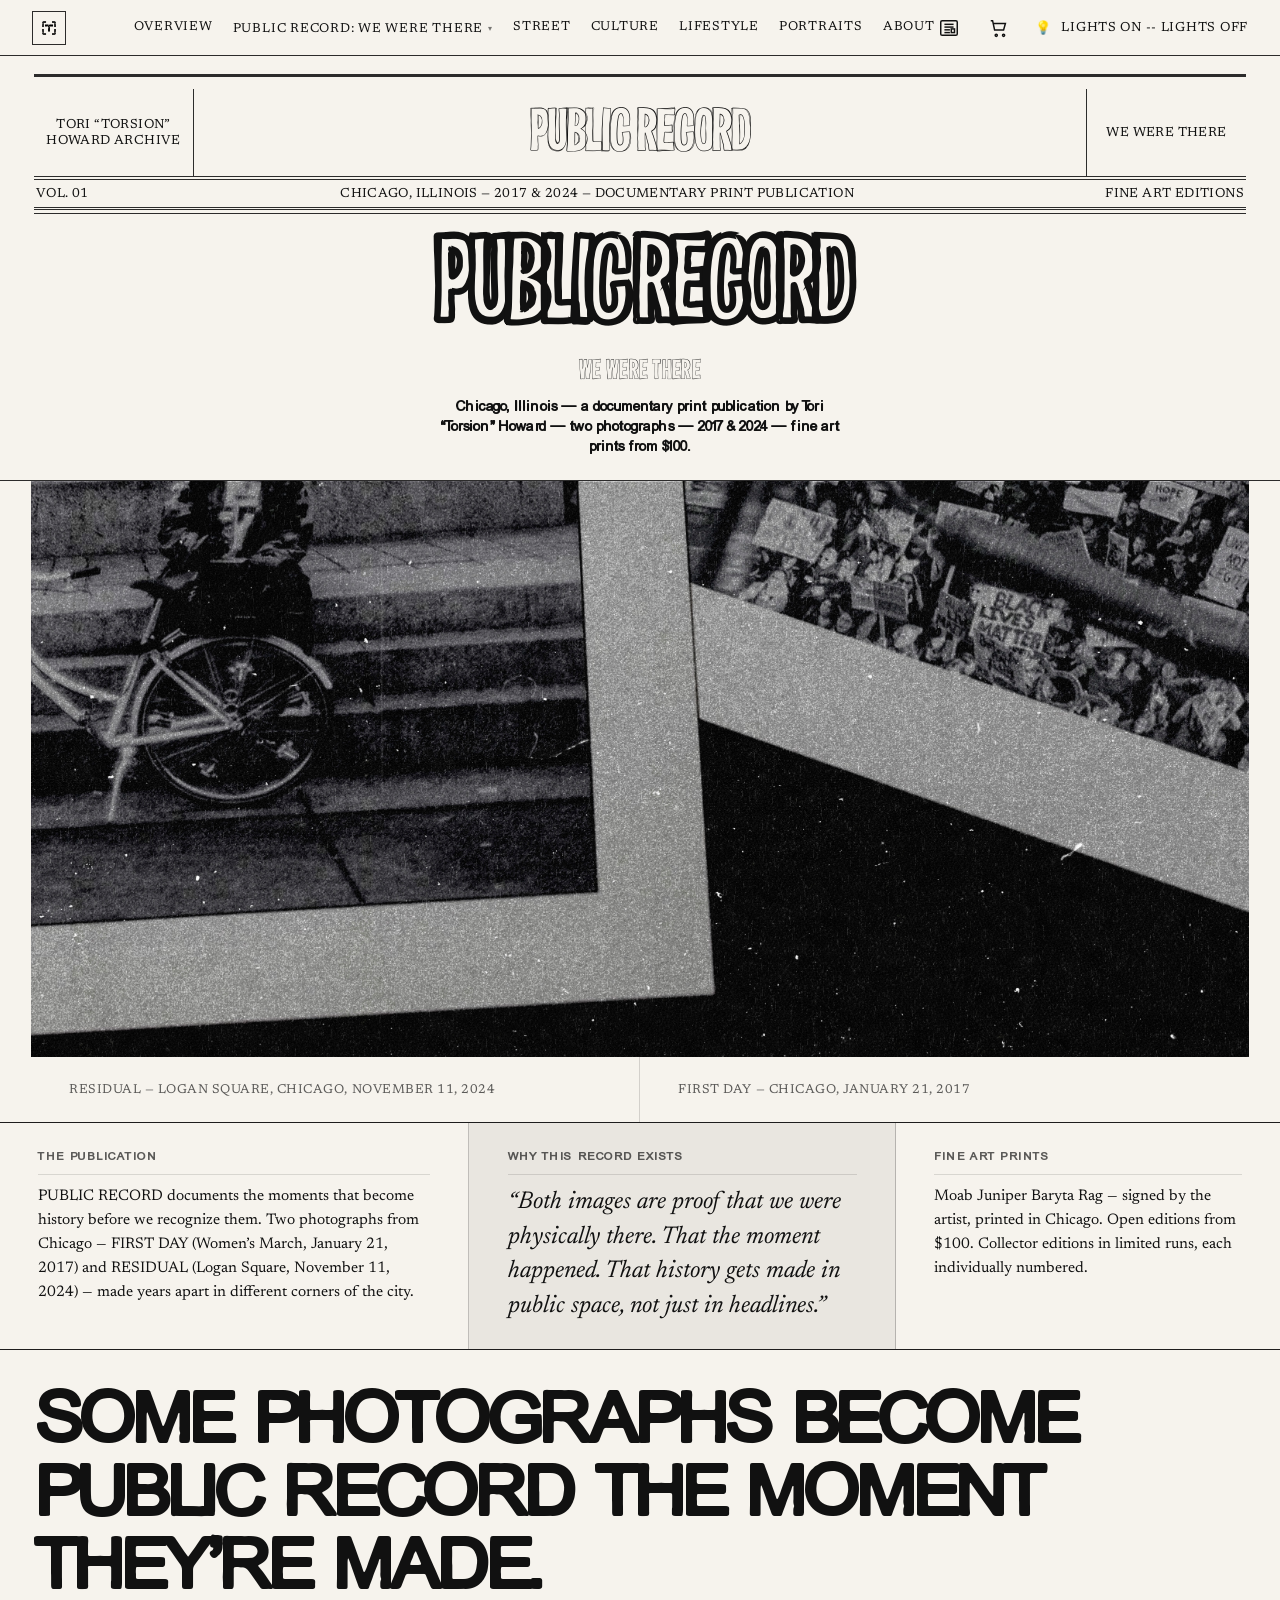
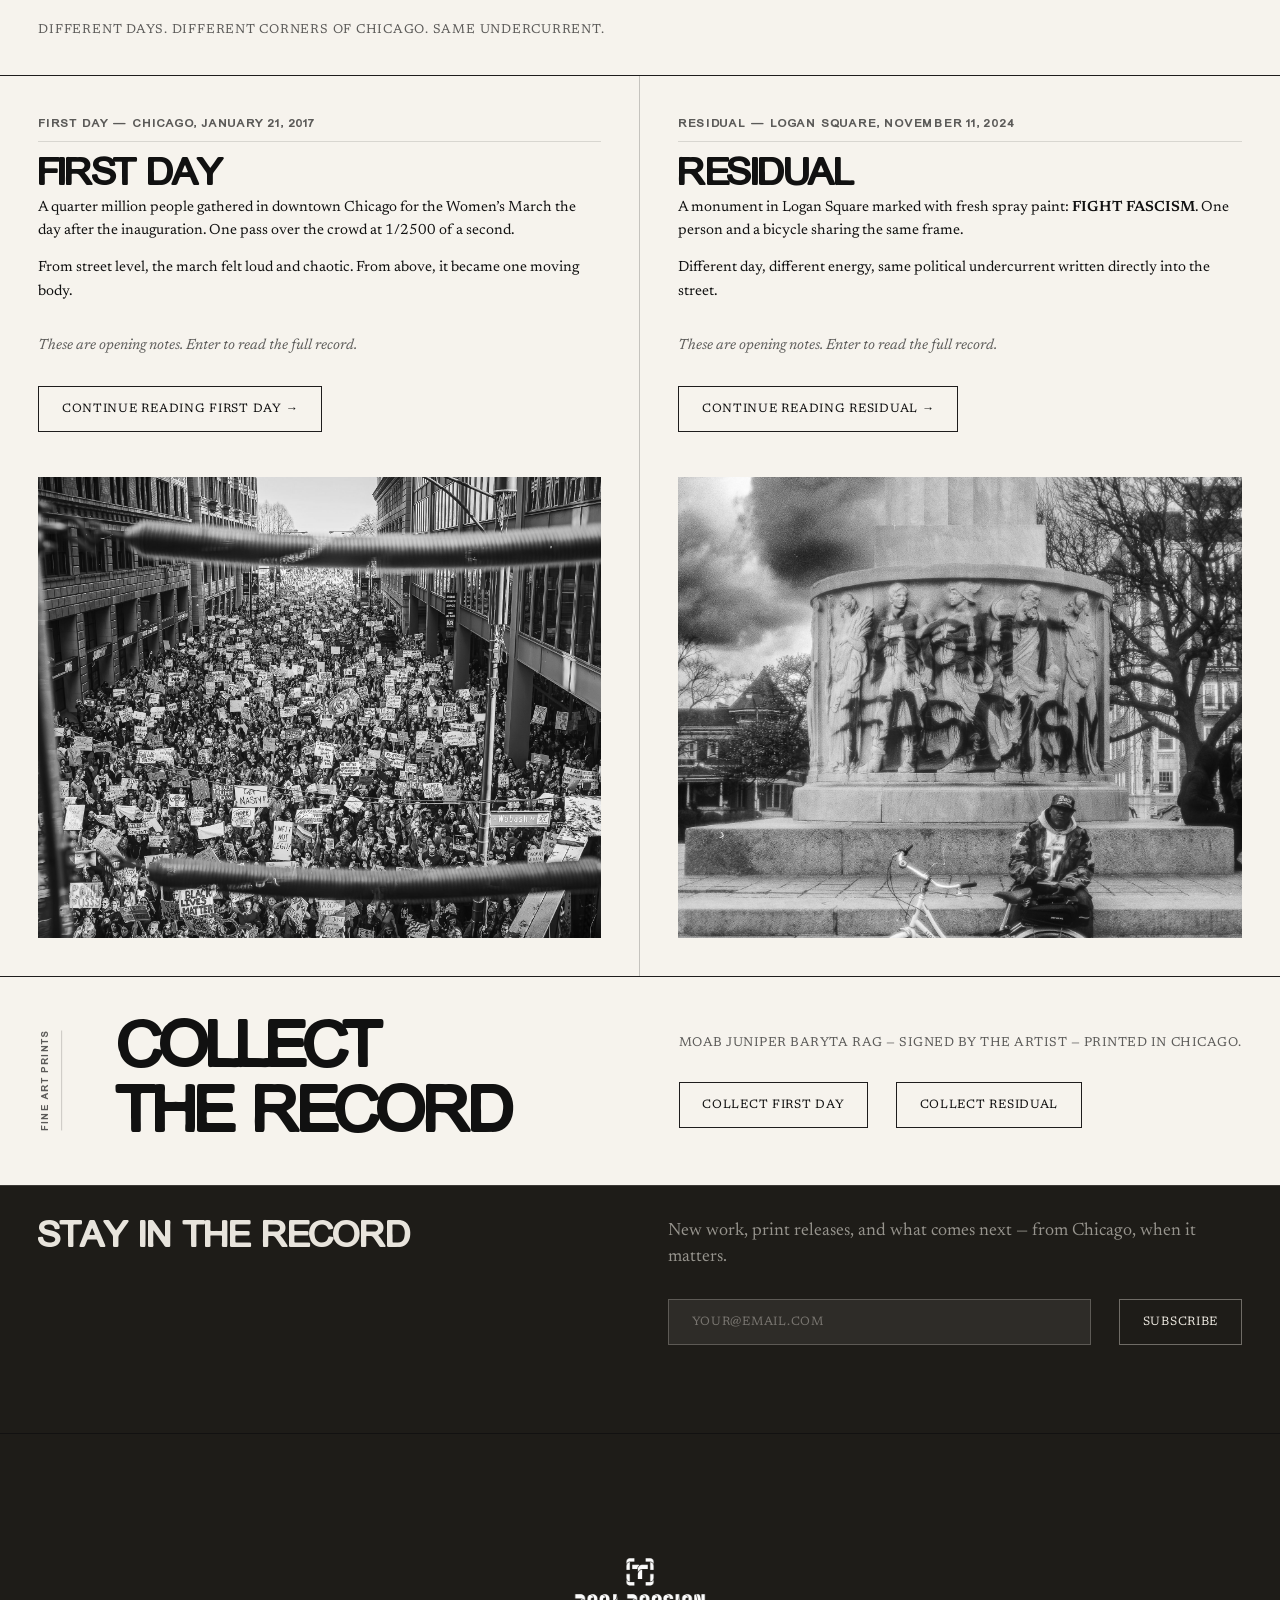
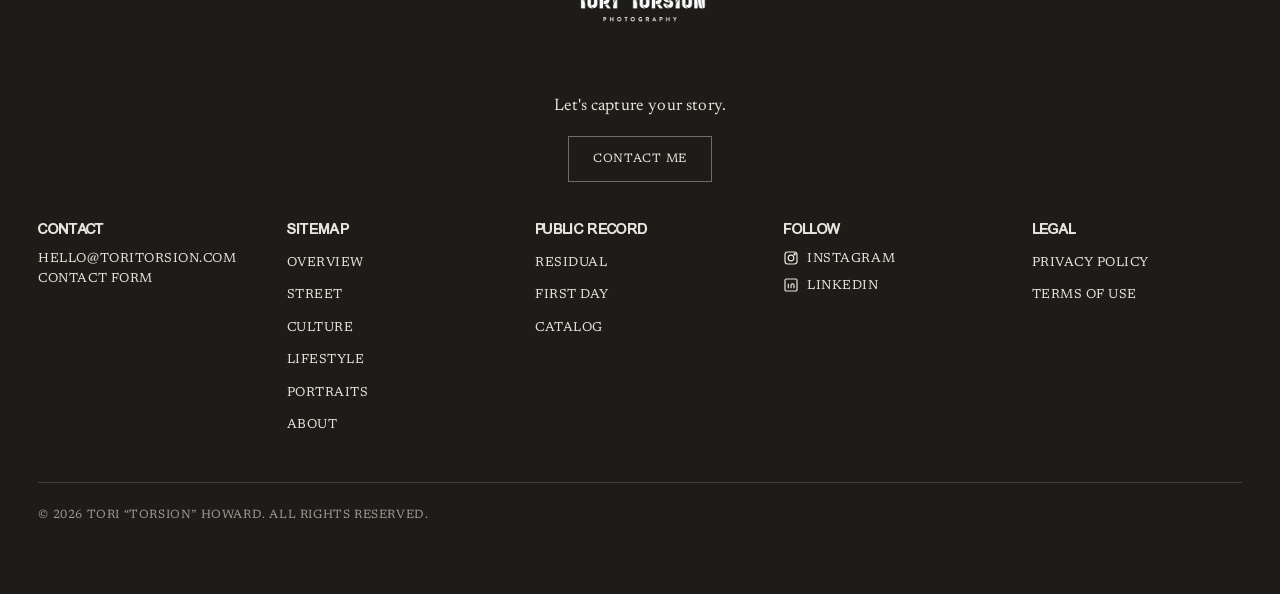
==== commit 3edd2d02: "Update newsletter forms to current Buttondown endpoint" ====
--- a/index.html
+++ b/index.html
@@ -205,7 +205,7 @@
           </div>
           <div>
             <p class="u-mb-gap">New work, print releases, and what comes next &mdash; from Chicago, when it matters.</p>
-            <form action="https://buttondown.com/toritorsion/embed" method="post" target="popupwindow" onsubmit="window.open('https://buttondown.com/toritorsion', 'popupwindow')" class="pr-email-form" aria-label="Subscribe form">
+            <form action="https://buttondown.com/api/emails/embed-subscribe/toritorsion" method="post" target="popupwindow" onsubmit="window.open('', 'popupwindow')" class="pr-email-form" aria-label="Subscribe form">
               <input type="email" name="email" id="bd-email" class="pr-email-form__input" placeholder="your@email.com" required>
               <input type="hidden" value="1" name="embed">
               <button class="pr-btn" type="submit">Subscribe</button>
--- a/assets/css/main.css
+++ b/assets/css/main.css
@@ -1240,8 +1240,27 @@
 
 .pr-print-title {
   font-size: clamp(54px, 7.2vw, 118px);
-  line-height: .84;
+  line-height: .78;
   margin: 0;
+  font-family: var(--font-title-main);
+  text-transform: uppercase;
+  letter-spacing: -0.045em;
+  color: var(--pr-text);
+  -webkit-text-stroke: 5px var(--pr-bg);
+  paint-order: stroke fill;
+}
+
+.pr-print-title__line {
+  display: block;
+}
+
+.pr-print-title--single .pr-print-title__line {
+  line-height: .86;
+}
+
+.pr-print-title--single {
+  white-space: nowrap;
+  display: inline-block;
 }
 
 .pr-print-dek {
@@ -1261,6 +1280,15 @@
   text-transform: uppercase;
   line-height: .92;
   max-width: 12ch;
+}
+
+.pr-print-quote--stacked {
+  max-width: 14ch;
+  text-align: left;
+}
+
+.pr-print-quote__line {
+  display: block;
 }
 
 .pr-print-meta-strip {
@@ -1295,6 +1323,8 @@
 }
 
 .pr-size-table-wrap {
+  --pr-size-table-text: #000;
+  --pr-size-table-muted: #000;
   margin-top: var(--pr-gap-lg);
   padding: clamp(16px, 2vw, 24px);
   border: 1px solid rgba(0,0,0,.16);
@@ -1308,13 +1338,14 @@
   border-collapse: collapse;
   font-family: var(--font-body);
   font-size: clamp(14px, 1.1vw, 16px);
+  color: var(--pr-size-table-text);
 }
 
 .pr-size-table th {
   font-size: var(--caption);
   text-transform: uppercase;
   letter-spacing: .05em;
-  color: var(--pr-muted);
+  color: var(--pr-size-table-text);
   font-weight: 400;
   text-align: left;
   padding: 10px 0 10px;
@@ -1325,6 +1356,7 @@
   padding: 14px 0;
   border-bottom: 1px solid rgba(0,0,0,.08);
   vertical-align: middle;
+  color: var(--pr-size-table-text);
 }
 
 .pr-size-table tr:last-child td {
@@ -1333,12 +1365,66 @@
 
 .pr-size-table .collector-note {
   font-size: var(--caption);
-  color: var(--pr-muted);
+  color: var(--pr-size-table-muted);
   letter-spacing: .03em;
 }
 
 .pr-size-table td:last-child {
   text-align: right;
+}
+
+.pr-size-table .t-caption,
+.pr-size-table a {
+  color: var(--pr-size-table-text);
+}
+
+.pr-size-table .pr-btn {
+  border-color: var(--pr-size-table-text);
+  color: var(--pr-size-table-text);
+}
+
+body.dark-mode .pr-size-table-wrap {
+  --pr-size-table-text: #f6f3ed;
+  --pr-size-table-muted: #f6f3ed;
+}
+
+.pr-catalog-grid {
+  display: grid;
+  grid-template-columns: repeat(2, minmax(0, 1fr));
+  gap: var(--pr-gap-lg);
+}
+
+.pr-catalog-card {
+  display: grid;
+  gap: var(--pr-gap);
+  align-content: start;
+}
+
+.pr-catalog-card__body {
+  display: grid;
+  gap: 12px;
+}
+
+.pr-catalog-card__title {
+  margin: 0;
+  font-size: clamp(42px, 5vw, 72px);
+  line-height: .88;
+  font-family: var(--font-title-main);
+  text-transform: uppercase;
+  letter-spacing: -0.04em;
+  color: var(--pr-text);
+  -webkit-text-stroke: 4px var(--pr-bg);
+  paint-order: stroke fill;
+}
+
+.pr-catalog-card__dek {
+  max-width: 32rem;
+  font-size: clamp(16px, 1.2vw, 19px);
+  line-height: 1.5;
+}
+
+.pr-catalog-card__actions {
+  margin-top: 6px;
 }
 
 /* Print info block */
@@ -1417,6 +1503,34 @@
   max-width: 12ch;
 }
 
+.pr-editorial-poster__details {
+  display: grid;
+  grid-template-columns: minmax(220px, 12ch) minmax(0, 1fr);
+  gap: clamp(18px, 2vw, 28px);
+  align-items: start;
+  margin-top: var(--pr-gap);
+  padding-top: 14px;
+  border-top: 2px solid var(--pr-rule);
+}
+
+.pr-editorial-poster__details .pr-editorial-poster__quote {
+  margin-top: 0;
+  padding-top: 0;
+  border-top: none;
+}
+
+.pr-editorial-poster__specs {
+  display: grid;
+  gap: 8px;
+  align-content: start;
+  color: var(--pr-text);
+}
+
+.pr-editorial-poster__specs .t-label {
+  display: block;
+  color: rgba(17,17,17,.78);
+}
+
 .pr-editorial-panel {
   border: 1px solid rgba(0,0,0,.16);
   background: rgba(255,255,255,.26);
@@ -1433,11 +1547,42 @@
   grid-template-columns: 1fr 1fr;
   gap: 10px;
   margin-top: 10px;
+  align-items: start;
+}
+
+.pr-editorial-panel__meta-item {
+  display: grid;
+  align-content: start;
+  gap: 6px;
+}
+
+.pr-editorial-panel__meta-item .t-label {
+  display: block;
 }
 
 .pr-editorial-panel__meta p {
   max-width: none;
   font-size: clamp(13px, .95vw, 15px);
+  margin: 0;
+}
+
+.pr-also-available__thumb {
+  width: min(100%, 360px);
+  margin-top: 16px;
+  border: 1px solid rgba(0,0,0,.16);
+  background: rgba(255,255,255,.26);
+  padding: 10px;
+}
+
+.pr-also-available__thumb img {
+  aspect-ratio: 4 / 5;
+  object-fit: cover;
+}
+
+.pr-also-available__content {
+  display: grid;
+  align-content: start;
+  gap: 14px;
 }
 
 .pr-print-specs__list {
@@ -1450,16 +1595,17 @@
 .pr-print-specs__list li {
   font-size: clamp(13px, 1vw, 15px);
   font-family: var(--font-body);
-  color: var(--pr-muted);
+  color: rgba(17,17,17,.82);
   padding-left: 1em;
   position: relative;
+  text-wrap: balance;
 }
 
 .pr-print-specs__list li::before {
   content: '—';
   position: absolute;
   left: 0;
-  color: rgba(17,17,17,.3);
+  color: rgba(17,17,17,.5);
 }
 
 /* ============================================================
@@ -2198,6 +2344,7 @@
 .pr-site-lower {
   background: #1e1c18;
   color: #e8e4dc;
+  border-top: 1px solid rgba(232,228,220,.14);
 }
 
 .pr-site-lower .pr-email-heading,
@@ -2263,6 +2410,7 @@
 
 .pr-site-lower .pr-btn:hover {
   background: rgba(255,255,255,.1);
+  color: #e8e4dc;
 }
 
 /* ============================================================
@@ -2302,62 +2450,80 @@
   background: rgba(255,255,255,.08);
 }
 
-/* Keep site-lower dark and readable in dark mode */
+body.dark-mode .pr-editorial-poster__specs {
+  color: var(--pr-text);
+}
+
+body.dark-mode .pr-editorial-poster__specs .t-label {
+  color: rgba(230,226,216,.82);
+}
+
+body.dark-mode .pr-print-specs__list li {
+  color: rgba(230,226,216,.82);
+}
+
+body.dark-mode .pr-print-specs__list li::before {
+  color: rgba(230,226,216,.55);
+}
+
 body.dark-mode .pr-site-lower {
-  background: #141311;
-  color: var(--pr-text);
+  background: #f6f3ed;
+  color: #111;
+  border-top: 1px solid rgba(0,0,0,.88);
 }
 
 body.dark-mode .pr-site-lower .pr-email-heading,
 body.dark-mode .pr-site-lower .pr-footer__pub {
-  color: var(--pr-text);
+  color: #111;
 }
 
 body.dark-mode .pr-site-lower .pr-footer__heading,
 body.dark-mode .pr-site-lower .pr-footer__cta {
-  color: var(--pr-text);
+  color: #111;
 }
 
 body.dark-mode .pr-site-lower .t-caption,
 body.dark-mode .pr-site-lower .t-label,
+body.dark-mode .pr-site-lower .t-body,
 body.dark-mode .pr-site-lower p {
-  color: rgba(230,226,216,.5);
+  color: rgba(17,17,17,.68);
 }
 
 body.dark-mode .pr-site-lower .pr-footer__text,
 body.dark-mode .pr-site-lower .pr-footer__bottom-copy {
-  color: rgba(230,226,216,.58);
+  color: rgba(17,17,17,.68);
 }
 
 body.dark-mode .pr-site-lower a {
-  color: var(--pr-text);
+  color: #111;
 }
 
 body.dark-mode .pr-site-lower .pr-footer__brand-logo {
-  filter: none;
+  filter: invert(1);
 }
 
 body.dark-mode .pr-site-lower .pr-email-form__input {
-  color: var(--pr-text);
-  background: rgba(255,255,255,.05);
-  border-color: rgba(230,226,216,.18);
+  color: #111;
+  background: transparent;
+  border-color: rgba(0,0,0,.88);
 }
 
 body.dark-mode .pr-site-lower .pr-email-form__input::placeholder {
-  color: rgba(230,226,216,.35);
+  color: rgba(17,17,17,.52);
 }
 
 body.dark-mode .pr-site-lower .pr-email-form__input:focus {
-  border-color: rgba(230,226,216,.6);
+  border-color: #111;
 }
 
 body.dark-mode .pr-site-lower .pr-btn {
-  color: var(--pr-text);
-  border-color: rgba(230,226,216,.28);
+  color: #111;
+  border-color: rgba(0,0,0,.88);
 }
 
 body.dark-mode .pr-site-lower .pr-btn:hover {
-  background: rgba(255,255,255,.07);
+  background: #111;
+  color: #f6f3ed;
 }
 
 /* Texture stays but lightens in dark mode */
@@ -2789,7 +2955,12 @@
   }
   .pr-print-card-grid,
   .pr-editorial-panel__meta,
-  .pr-print-rail {
+  .pr-print-rail,
+  .pr-catalog-grid {
+    grid-template-columns: 1fr;
+  }
+
+  .pr-editorial-poster__details {
     grid-template-columns: 1fr;
   }
 }
